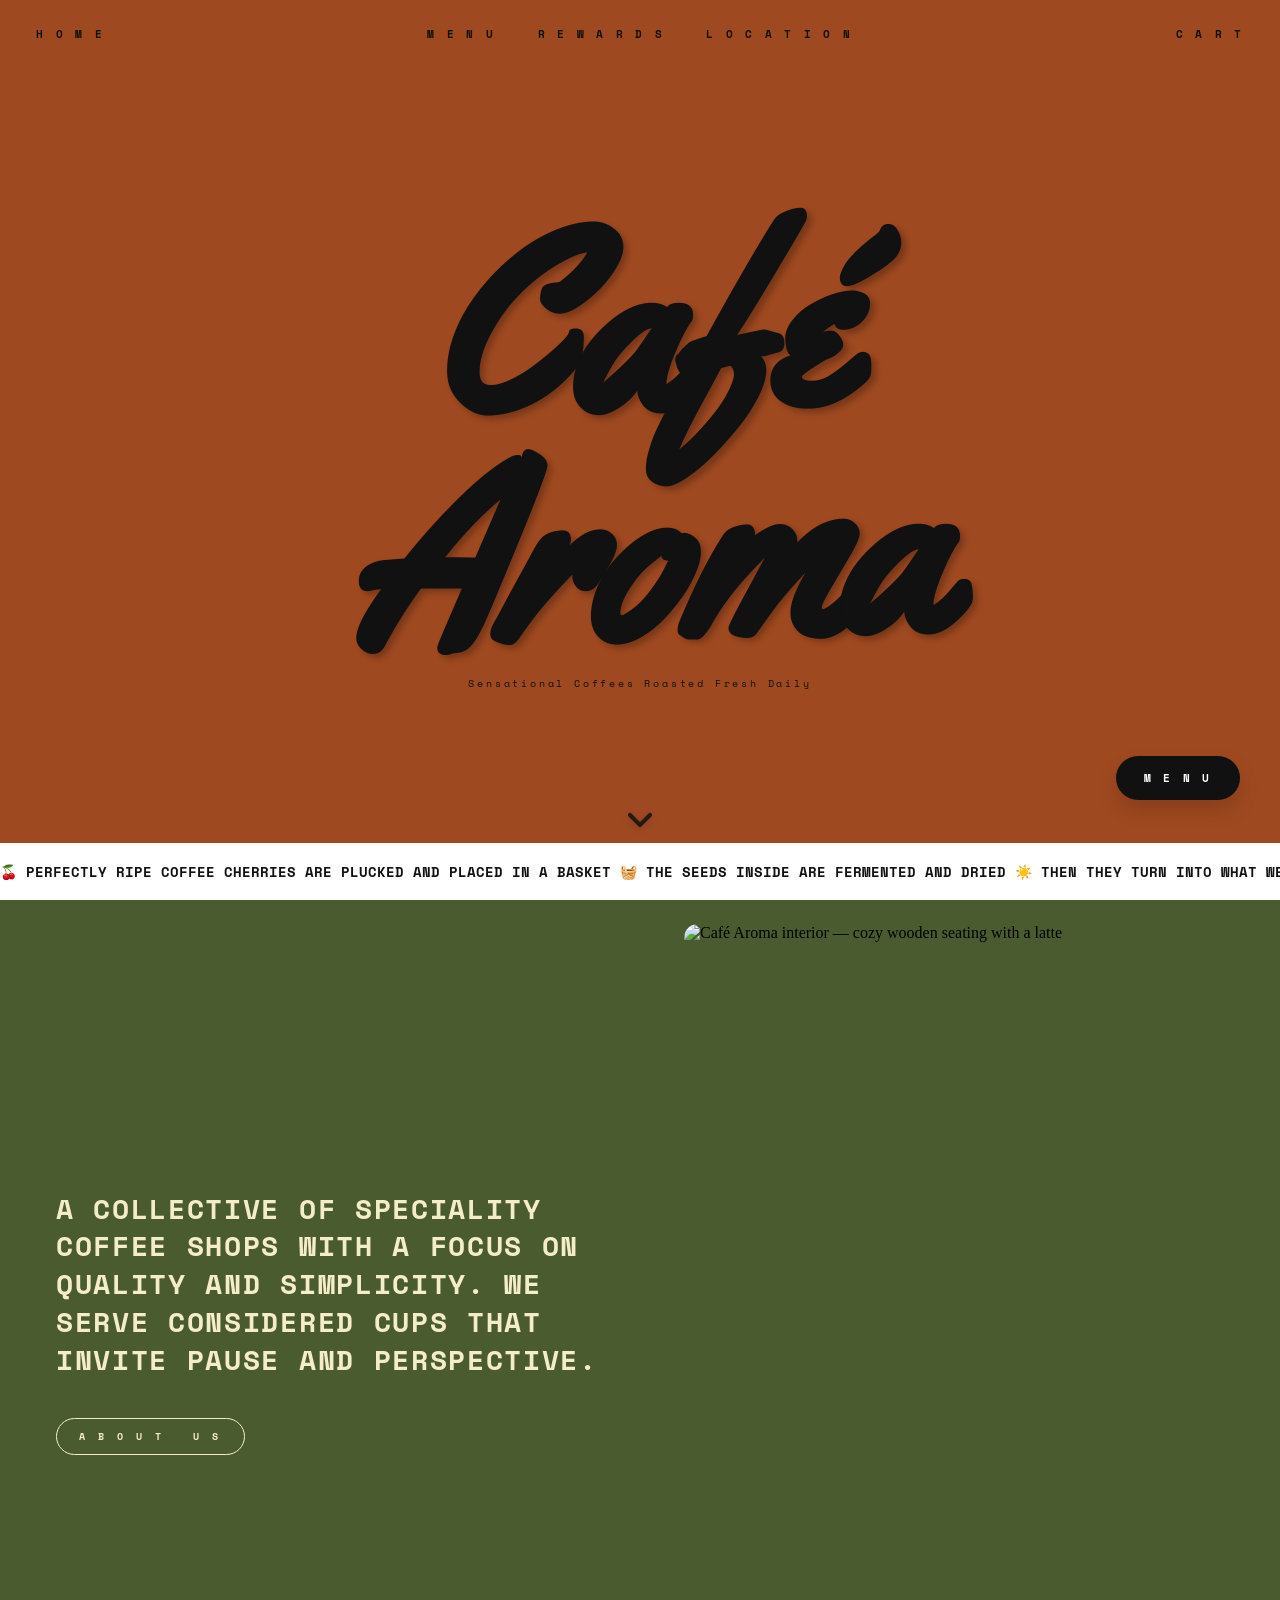
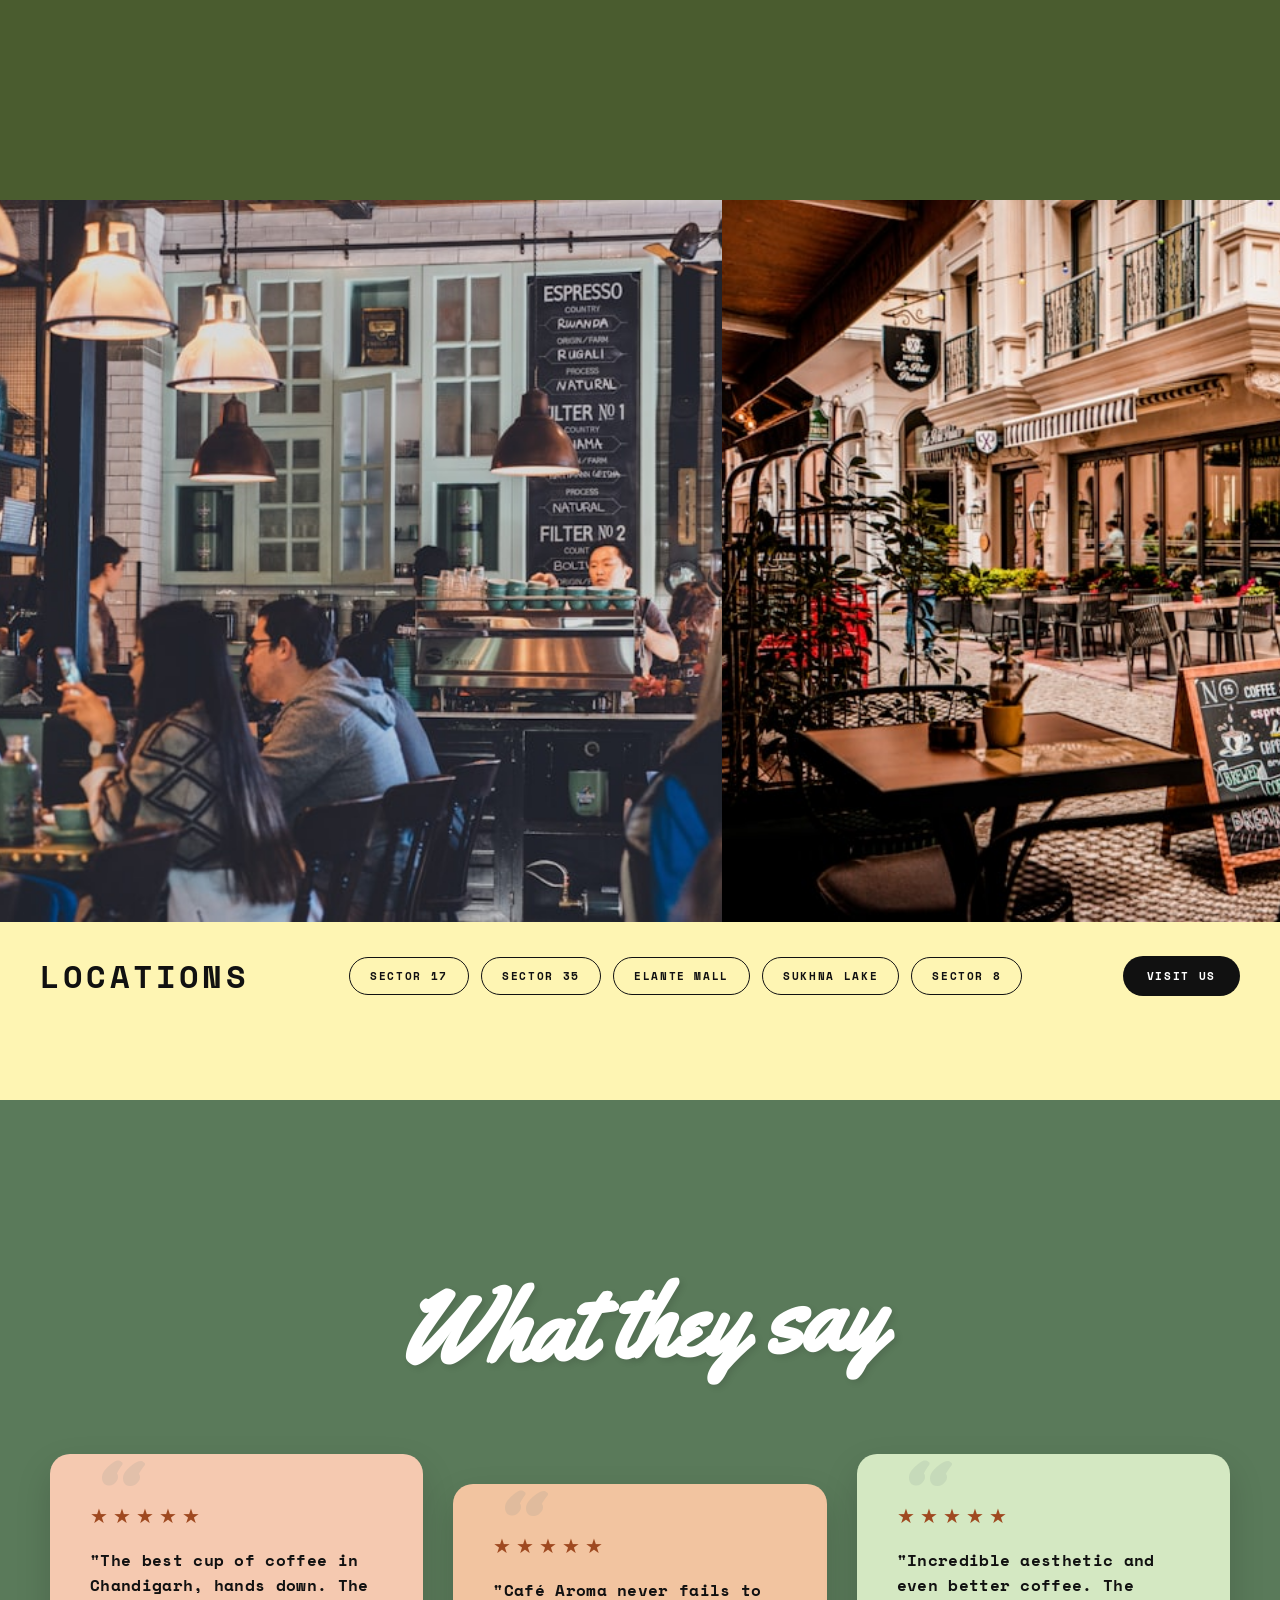
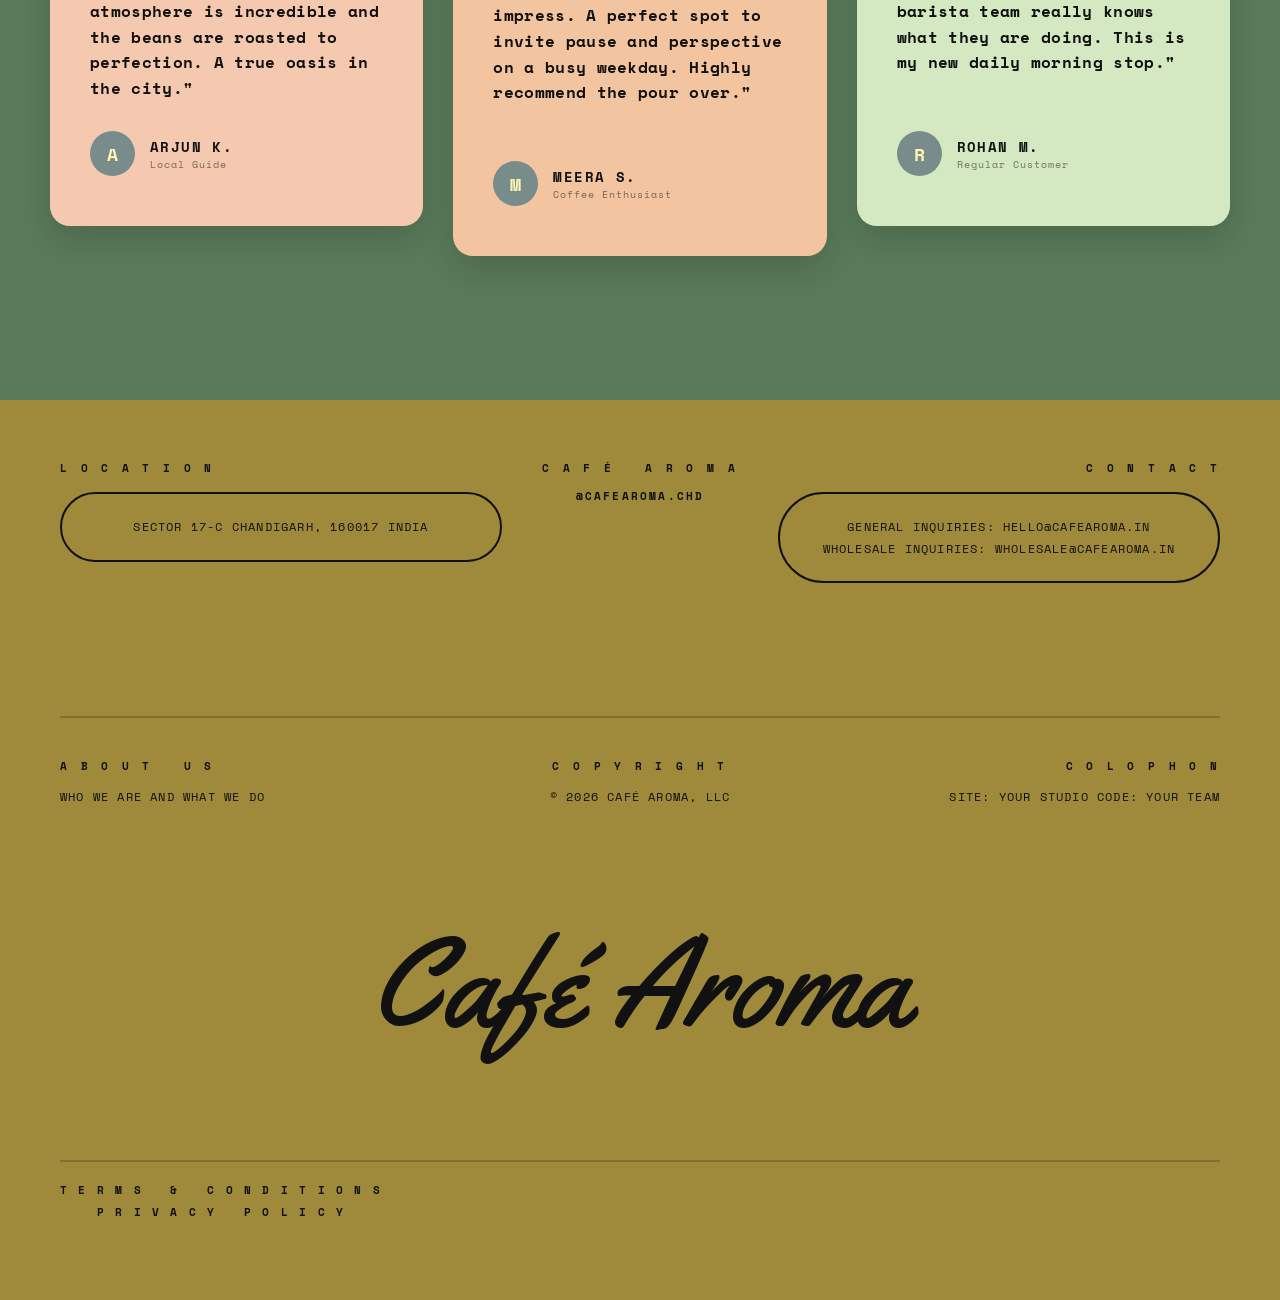
==== index.html @ cb91fd4d "Initial commit" ====
<!DOCTYPE html>
<html lang="en">

<head>
  <meta charset="UTF-8" />
  <meta name="viewport" content="width=device-width, initial-scale=1.0" />
  <title>Café Aroma — Sensational Coffees Roasted in Troy, NY</title>

  <!-- Google Fonts: load Yellowtail (brush script) and Space Mono (typewriter) -->
  <link rel="preconnect" href="https://fonts.googleapis.com" />
  <link rel="preconnect" href="https://fonts.gstatic.com" crossorigin />
  <link href="https://fonts.googleapis.com/css2?family=Yellowtail&family=Space+Mono:wght@400;700&display=swap" rel="stylesheet" />

  <!--
    CSS FILES — one file per section (easier to find and edit!)
    Each file ONLY contains styles for its own section.
  -->
  <link rel="stylesheet" href="css/navbar.css" />      <!-- Navigation bar -->
  <link rel="stylesheet" href="css/hero.css" />        <!-- Hero + Ticker -->
  <link rel="stylesheet" href="css/about.css" />       <!-- About Us section -->
  <link rel="stylesheet" href="css/locations.css" />   <!-- Locations section -->
  <link rel="stylesheet" href="css/reviews.css" />     <!-- Reviews section -->
  <link rel="stylesheet" href="css/footer.css" />      <!-- Footer -->
</head>


<body>

  <!-- NAVIGATION -->
  <nav>
    <a class="pill mobile-home-btn" href="index.html">H O M E</a>
    <div class="nav-center" id="mobile-menu">
      <a class="pill hamburger-only" href="index.html">H O M E</a>
      <a class="pill" href="menu.html">M E N U</a>
      <a class="pill" href="rewards.html">R E W A R D S</a>
      <a class="pill" href="#locations">L O C A T I O N</a>
      <a class="pill hamburger-only" href="cart.html">C A R T</a>
    </div>
    <a class="pill desktop-cart" href="cart.html">C A R T</a>
    <button class="hamburger-btn" onclick="document.getElementById('mobile-menu').classList.toggle('menu-open')">☰</button>
  </nav>

  <!-- MIDDLE SECTION (3D Cup & Big Text) -->
  <main class="hero">
    <!-- The 3D Scene loads into this canvas -->
    <canvas id="canvas3d"></canvas>

    <!-- The huge text sitting behind the cup -->
    <h1 class="hero-title">
      <span class="t-line">Café</span>
      <span class="t-line">Aroma</span>
    </h1>
    <p class="hero-sub">
      Sensational Coffees Roasted Fresh Daily
    </p>

    <!-- Bouncing scroll-down arrow -->
    <div class="scroll-arrow">
      <svg viewBox="0 0 24 24">
        <polyline points="6 9 12 15 18 9" />
      </svg>
    </div>

    <!-- Small Corner Menu Button -->
    <a href="menu.html" class="hero-menu-btn">M E N U</a>
  </main>

  <!-- SCROLLING BAR AT BOTTOM -->
  <div class="ticker">
    <div class="ticker-track">
      <span class="ticker-seg">
        🍒 PERFECTLY RIPE COFFEE CHERRIES ARE PLUCKED AND PLACED IN A BASKET 🧺 THE SEEDS INSIDE ARE FERMENTED AND DRIED
        ☀️ THEN THEY TURN INTO WHAT WE CALL GREEN COFFEE 🌿 WE APPLY HEAT, AND THE MAGIC HAPPENS • YOUR HANDS AND YOU
        BREW A MINOR MIRACLE ☕ A SEED IS PLANTED IN JUST THE RIGHT SPOT
      </span>
      <span class="ticker-seg">
        🍒 PERFECTLY RIPE COFFEE CHERRIES ARE PLUCKED AND PLACED IN A BASKET 🧺 THE SEEDS INSIDE ARE FERMENTED AND DRIED
        ☀️ THEN THEY TURN INTO WHAT WE CALL GREEN COFFEE 🌿 WE APPLY HEAT, AND THE MAGIC HAPPENS • YOUR HANDS AND YOU
        BREW A MINOR MIRACLE ☕ A SEED IS PLANTED IN JUST THE RIGHT SPOT
      </span>
    </div>
  </div>

  <!-- ABOUT SECTION -->
  <section class="about" id="about">
    <div class="about-text">
      <p>A collective of speciality coffee shops with a focus on quality and simplicity. We serve considered cups that
        invite pause and perspective.</p>
      <a class="pill-light" href="#">A B O U T &nbsp; U S</a>
    </div>
    <div class="about-img">
      <div class="about-img-wrap">
        <img src="https://images.unsplash.com/photo-1554118811-1e0d58224f24?w=1000&q=85&fit=crop"
          alt="Café Aroma interior — cozy wooden seating with a latte" />
      </div>
    </div>
  </section>

  <!-- LOCATIONS SECTION -->
  <section class="locations" id="locations">
    <div class="locations-photos">
      <div class="loc-img-wrap">
        <img class="loc-photo" src="loc1.jpg" alt="Coffee shop interior" />
        <div class="loc-overlay">SECTOR 17</div>
      </div>
      <div class="loc-img-wrap">
        <img class="loc-photo" src="loc2.jpg" alt="Coffee pour" />
        <div class="loc-overlay">SECTOR 35</div>
      </div>
      <div class="loc-img-wrap">
        <img class="loc-photo" src="loc3.jpg" alt="Barista working" />
        <div class="loc-overlay">ELANTE MALL</div>
      </div>
      <div class="loc-img-wrap">
        <img class="loc-photo" src="loc4.jpg" alt="Cafe atmosphere" />
        <div class="loc-overlay">SUKHNA LAKE</div>
      </div>
      <div class="loc-img-wrap">
        <img class="loc-photo" src="loc5.jpg" alt="Coffee cup" />
        <div class="loc-overlay">SECTOR 8</div>
      </div>
    </div>
    <div class="locations-bottom">
      <h2 class="loc-title">LOCATIONS</h2>
      <div class="loc-pills">
        <a href="#" class="loc-pill">SECTOR 17</a>
        <a href="#" class="loc-pill">SECTOR 35</a>
        <a href="#" class="loc-pill">ELANTE MALL</a>
        <a href="#" class="loc-pill">SUKHNA LAKE</a>
        <a href="#" class="loc-pill">SECTOR 8</a>
      </div>
      <a href="#" class="loc-visit">VISIT US</a>
    </div>
  </section>

  <!-- REVIEWS SECTION -->
  <section class="reviews" id="reviews">
    <div class="reviews-header">
      <h2 class="reviews-title">What they say</h2>
    </div>
    <div class="reviews-grid">
      <div class="review-card">
        <div class="review-stars">★★★★★</div>
        <p class="review-text">"The best cup of coffee in Chandigarh, hands down. The atmosphere is incredible and the beans are roasted to perfection. A true oasis in the city."</p>
        <div class="review-author">
          <div class="author-avatar">A</div>
          <div class="author-info">
            <span class="author-name">ARJUN K.</span>
            <span class="author-title">Local Guide</span>
          </div>
        </div>
      </div>
      <div class="review-card">
        <div class="review-stars">★★★★★</div>
        <p class="review-text">"Café Aroma never fails to impress. A perfect spot to invite pause and perspective on a busy weekday. Highly recommend the pour over."</p>
        <div class="review-author">
          <div class="author-avatar">M</div>
          <div class="author-info">
            <span class="author-name">MEERA S.</span>
            <span class="author-title">Coffee Enthusiast</span>
          </div>
        </div>
      </div>
      <div class="review-card">
        <div class="review-stars">★★★★★</div>
        <p class="review-text">"Incredible aesthetic and even better coffee. The barista team really knows what they are doing. This is my new daily morning stop."</p>
        <div class="review-author">
          <div class="author-avatar">R</div>
          <div class="author-info">
            <span class="author-name">ROHAN M.</span>
            <span class="author-title">Regular Customer</span>
          </div>
        </div>
      </div>
    </div>
  </section>



  <!-- 6. JAVASCRIPT (Spline 3D Integration) -->
  <script type="module">
    import { Application } from 'https://esm.sh/@splinetool/runtime';

    // 1. Find the canvas element in the HTML above
    const canvas = document.getElementById('canvas3d');

    // 2. Start the Spline application on that canvas
    const spline = new Application(canvas);

    // 3. Load your specific 3D scene from Spline's servers
    spline.load('https://prod.spline.design/Mn5Zs4-z9VoUc9tt/scene.splinecode')
      .then(() => {
        console.log('Spline 3D Scene loaded!');
      })
      .catch((err) => {
        console.error('Failed to load Spline scene:', err);
      });
  </script>



  <!-- FOOTER -->
  <footer class="site-footer">

    <!-- Top row: LOCATION | Brand + Social | CONTACT -->
    <div class="footer-top">

      <!-- Left: Location -->
      <div class="footer-col">
        <span class="footer-label">L O C A T I O N</span>
        <div class="footer-oval">
          <p class="footer-text">SECTOR 17-C
CHANDIGARH, 160017
INDIA</p>
        </div>
      </div>

      <!-- Center: Logo -->
      <div class="footer-col-center">
        <span class="footer-label">C A F &Eacute; &nbsp; A R O M A</span>
        <span class="footer-social">@CAFEAROMA.CHD</span>
      </div>

      <!-- Right: Contact -->
      <div class="footer-col" style="align-items: flex-end;">
        <span class="footer-label">C O N T A C T</span>
        <div class="footer-oval">
          <p class="footer-text">GENERAL INQUIRIES:
HELLO@CAFEAROMA.IN

WHOLESALE INQUIRIES:
WHOLESALE@CAFEAROMA.IN</p>
        </div>
      </div>

    </div>

    <!-- Mid row: About Us | Copyright | Colophon -->
    <div class="footer-mid">
      <div class="footer-mid-col">
        <span class="footer-label">A B O U T &nbsp; U S</span>
        <p class="footer-text" style="text-align:left;">WHO WE ARE AND
WHAT WE DO</p>
      </div>
      <div class="footer-mid-col center">
        <span class="footer-label">C O P Y R I G H T</span>
        <p class="footer-text">&copy; 2026 CAF&Eacute; AROMA, LLC</p>
      </div>
      <div class="footer-mid-col right">
        <span class="footer-label">C O L O P H O N</span>
        <p class="footer-text">SITE: YOUR STUDIO
CODE: YOUR TEAM</p>
      </div>
    </div>

    <!-- Big brand name -->
    <div class="footer-big-name">Caf&eacute; Aroma</div>

    <!-- Bottom bar -->
    <div class="footer-bottom">
      <div class="footer-bottom-links">
        <a href="#" class="footer-bottom-link">T E R M S &nbsp; &amp; &nbsp; C O N D I T I O N S</a>
        <a href="#" class="footer-bottom-link">P R I V A C Y &nbsp; P O L I C Y</a>
      </div>
    </div>

  </footer>

</body>

</html>
---- css/navbar.css ----
/* ============================================================
   navbar.css — Navigation Bar (shared by ALL pages)
   Topic: Flexbox (Lecture 19-21), Position (Lecture 16-18)
   ============================================================ */

/* Remove default margin and padding from EVERY element */
* {
  margin: 0;      /* no outside spacing */
  padding: 0;     /* no inside spacing */
  box-sizing: border-box; /* padding won't increase element's total size */
}

/* The <nav> tag — sticks to the very top of the screen */
nav {
  position: fixed;          /* fixed = stays at top even when you scroll */
  top: 0;                   /* distance from top of screen = 0 */
  left: 0;                  /* starts from left edge */
  right: 0;                 /* stretches to right edge */
  display: flex;            /* Flexbox: put children side by side */
  justify-content: space-between; /* HOME on far left, CART on far right */
  align-items: center;      /* vertically center the links */
  padding: 16px 20px;       /* 16px top/bottom, 20px left/right */
  z-index: 100;             /* stays on top of all other sections */
  background-color: transparent; /* see-through background */
  transition: top 0.3s ease, background-color 0.3s ease, transform 0.3s ease; /* smooth colour fade when scrolling */
}

/* Added by JS when scrolling down to hide the navbar */
nav.nav-hidden {
  transform: translateY(-100%);
}

/* The middle group (MENU, REWARDS, LOCATION) */
.nav-center {
  display: flex;            /* puts middle links side by side */
  gap: 10px;                /* 10px gap between each middle link */
  position: absolute;       /* removes it from normal flow */
  left: 50%;                /* move to horizontal centre */
  transform: translateX(-50%); /* nudge left by half its own width — perfect centering */
}

/* Style for every navigation link (HOME, MENU, REWARDS, etc.) */
.pill {
  background-color: transparent; /* no background */
  color: #111;                   /* dark text */
  font-family: 'Space Mono', monospace; /* typewriter font */
  font-size: 11px;               /* small text */
  font-weight: 700;              /* bold */
  letter-spacing: 0.25em;        /* extra spacing between letters */
  padding: 10px 16px;            /* inside spacing (top/bottom, left/right) */
  text-decoration: none;         /* removes underline from link */
  transition: color 0.2s, opacity 0.2s, transform 0.2s; /* smooth hover animation */
  opacity: 1;                    /* fully visible/dark text */
}

/* When mouse hovers over any pill link */
.pill:hover {
  opacity: 1;    /* fully visible */
  color: #111;   /* same dark color */
  transform: translateY(-2px); /* slight lift on hover to show interaction */
}

/* ── HAMBURGER MENU BUTTON ── */
.hamburger-btn {
  display: none; /* hidden on desktop */
  background: none;
  border: none;
  font-size: 24px;
  cursor: pointer;
  color: #111;
  z-index: 200;
}

/* Hide links that are duplicated inside the mobile menu on desktop */
.hamburger-only {
  display: none;
}

/* ── RESPONSIVE DESIGN (Syllabus: Media Queries) ── */
@media (max-width: 768px) {
  /* Show hamburger button */
  .hamburger-btn {
    display: block;
  }
  
  /* Hide standard pills */
  nav > .pill { display: none; }
  
  /* The center links turn into a fullscreen overlay */
  .nav-center {
    display: flex;
    flex-direction: column;
    justify-content: center;
    align-items: center;
    position: fixed;
    top: -100vh; /* hidden above the screen initially */
    left: 0;
    right: 0;
    height: 100vh;
    background: rgba(245, 237, 200, 0.98); /* warm cream overlay */
    transform: none; /* reset desktop center transform */
    transition: top 0.4s cubic-bezier(0.77, 0, 0.175, 1);
    z-index: 150;
    gap: 40px;
  }
  
  /* When the 'menu-open' class is added via JavaScript, slide down! */
  .nav-center.menu-open {
    top: 0;
  }
  
  /* Make the links huge in the overlay */
  .nav-center .pill {
    font-size: 24px;
    opacity: 1;
    display: block; /* ensure hamburger-only links show here */
  }
  
  /* Keep the cart button visible on the right, but next to the hamburger?
     Actually, let's keep CART in the overlay, and just show Logo/Home and Hamburger on nav bar */
  .mobile-home-btn {
    display: block !important; /* Force home to show */
    font-size: 16px;
    font-family: 'Yellowtail', cursive;
    text-transform: none;
    letter-spacing: normal;
  }
  
  /* Hide the desktop cart button */
  .desktop-cart {
    display: none !important;
  }
}
---- css/hero.css ----
/* ============================================================
   hero.css — Hero Section (Homepage Big Title + 3D Cup)
   Topic: Position (Lecture 16-18), Animations (Lecture 25-26),
          Flexbox (Lecture 19-21)
   ============================================================ */

/* The page background colour — burnt orange/terracotta */
body {
  background-color: #9f4920; /* deep terracotta orange */
  min-height: 100vh;          /* at least full screen tall */
  overflow-x: hidden;         /* hide any horizontal scrollbar */
  display: flex;              /* Flexbox: stack sections top to bottom */
  flex-direction: column;     /* children go downward, not sideways */
}

/* The hero <section> takes up the full screen height */
.hero {
  height: 100vh;              /* 100vh = 100% of the visible screen height */
  display: flex;              /* Flexbox: centre children */
  flex-direction: column;     /* children stack vertically */
  align-items: center;        /* centre children horizontally */
  justify-content: center;    /* centre children vertically */
  position: relative;         /* parent for absolutely positioned children */
  flex-shrink: 0;             /* do not shrink even if page is short */
}

/* The invisible 3D canvas — sits on top of text like a layer */
#canvas3d {
  position: absolute;  /* taken out of normal flow, placed over other elements */
  top: 0;              /* top of hero */
  left: 0;             /* left of hero */
  width: 100%;         /* full width */
  height: 100%;        /* full height */
  z-index: 5;          /* layer 5: sits IN FRONT of text (which is layer 1) */
}

/* The huge "Café Aroma" brush-script title */
.hero-title {
  font-family: 'Yellowtail', cursive; /* thick brush script font */
  font-size: clamp(96px, 20vw, 260px); /* clamp(min, ideal, max): scales with screen */
  line-height: 0.9;                    /* tighter line spacing for large text */
  color: #111;                         /* near-black */
  text-align: center;                  /* centred */
  transform: rotate(-2deg);            /* slight tilt for a playful look */
  text-shadow: 4px 4px 6px rgba(0,0,0,0.25); /* soft shadow to pop from 3D */
  position: relative;                  /* needed so z-index works */
  z-index: 1;                          /* layer 1: sits BEHIND the 3D canvas */
}

/* Makes each word of the title appear on its own line */
.t-line {
  display: block; /* block elements always start on a new line */
}

/* The small subtitle under the title */
.hero-sub {
  font-family: 'Space Mono', monospace; /* typewriter font */
  font-size: 10px;                      /* very small text */
  letter-spacing: 0.28em;               /* very wide letter spacing */
  color: #111;
  margin-top: 6px;    /* tiny gap above */
  position: relative; /* needed so z-index works */
  z-index: 1;         /* layer 1: behind the 3D canvas */
}

/* ── FLOATING MENU BUTTON (bottom-right corner of hero) ── */
.hero-menu-btn {
  position: absolute;    /* floats inside the hero section */
  bottom: 100px;         /* 100px from bottom of hero */
  right: 40px;           /* 40px from right edge */
  z-index: 10;           /* on top of everything including the 3D canvas */
  background: #111;      /* black background */
  color: #fff;           /* white text */
  font-family: 'Space Mono', monospace;
  font-size: 11px;
  font-weight: 700;
  letter-spacing: 0.25em;
  padding: 14px 28px;    /* comfortable click area */
  border-radius: 999px;  /* pill shape (very large radius = oval) */
  text-decoration: none; /* removes underline from link */
  box-shadow: 0 10px 20px rgba(0,0,0,0.15); /* soft shadow below button */
  transition: background-color 0.2s, transform 0.2s; /* smooth hover effect */
}

/* When mouse hovers over the menu button */
.hero-menu-btn:hover {
  background: #333;              /* slightly lighter black */
  transform: translateY(-4px);   /* lifts button up by 4px */
}

/* ── BOUNCING SCROLL ARROW (centre bottom of hero) ── */
.scroll-arrow {
  position: absolute;            /* floats inside hero */
  bottom: 60px;                  /* 60px from bottom */
  left: 50%;                     /* start at horizontal centre */
  transform: translateX(-50%);   /* shift left by half its width = perfect centre */
  z-index: 10;
  display: flex;
  flex-direction: column;
  align-items: center;
  gap: 4px;
  animation: arrow-bounce 1.6s ease-in-out infinite; /* repeating bounce animation */
  cursor: pointer;
  opacity: 0.85;
}

/* The SVG arrow icon inside the scroll arrow */
.scroll-arrow svg {
  width: 40px;
  height: 40px;
  stroke: #111;        /* line colour */
  stroke-width: 2.5;   /* line thickness */
  fill: none;          /* no fill inside the arrow shape */
  stroke-linecap: round;
  stroke-linejoin: round;
  filter: drop-shadow(0 2px 4px rgba(0,0,0,0.18)); /* shadow under arrow */
}

/* The bounce animation: goes down then comes back up repeatedly */
@keyframes arrow-bounce {
  0%, 100% {
    transform: translateX(-50%) translateY(0);    /* starting position */
    opacity: 0.85;
  }
  50% {
    transform: translateX(-50%) translateY(10px); /* moved 10px downward */
    opacity: 1;
  }
}

/* ── SCROLLING TICKER BAR (fixed at bottom of screen) ── */
.ticker {
  position: fixed;       /* stays at the bottom even when you scroll */
  bottom: 0;
  left: 0;
  right: 0;
  background-color: #fff; /* white background */
  padding: 18px 0;
  overflow: hidden;       /* hides text that goes outside the bar */
  z-index: 100;           /* always on top */
}

/* The moving inner container (like a conveyor belt) */
.ticker-track {
  display: flex;                              /* side-by-side text segments */
  animation: ticker-scroll 38s linear infinite; /* scroll continuously */
}

/* Each repeated chunk of text in the ticker */
.ticker-seg {
  font-family: 'Space Mono', monospace;
  font-size: 14px;
  font-weight: bold;
  color: #111;
  white-space: nowrap;   /* prevents text from breaking to next line */
  padding-right: 80px;   /* gap before the next segment repeats */
}

/* The scrolling animation: moves text from right to left */
@keyframes ticker-scroll {
  from { transform: translateX(0); }     /* start at original position */
  to   { transform: translateX(-50%); }  /* move left by half — seamless loop */
}

/* ── RESPONSIVE DESIGN (Syllabus: Media Queries) ── */
@media (max-width: 768px) {
  /* Move title UP so it sits nicely below the navbar */
  .hero-title {
    font-size: 70px;
    margin-top: 40px; 
    z-index: 10; /* Put the text ON TOP just in case it overlaps the cup */
  }
  
  .hero-sub {
    font-size: 9px;
    letter-spacing: 0.2em;
    max-width: 90%;
    text-align: center;
    margin: 10px auto 0;
    z-index: 10;
  }
  
  /* Push the 3D canvas DOWN into the bottom half of the screen */
  #canvas3d {
    width: 100vw;
    height: 60vh;
    top: auto;          /* Remove top anchoring */
    bottom: 90px;       /* Anchor it above the ticker and menu button */
  }
  
  /* Reposition the menu button below the cup */
  .hero-menu-btn {
    bottom: 30px; /* pushed way down below the cup */
    right: 50%;
    transform: translateX(50%); /* perfectly center it on mobile */
  }
  
  /* Ensure hover transform plays nice with centered transform */
  .hero-menu-btn:hover {
    transform: translateX(50%) translateY(-4px);
  }
  
  /* Move arrow up slightly, hide it if it's too cluttered */
  .scroll-arrow {
    display: none; /* Hide the bouncing arrow on mobile to reduce clutter */
  }
}
---- css/about.css ----
/* ============================================================
   about.css — About Section (Dark Green Split Layout)
   Topic: Flexbox (Lecture 19-21), Position (Lecture 16-18),
          Transitions (Lecture 25-26)
   ============================================================ */

/* The whole About section — side-by-side layout */
.about {
  display: flex;           /* Flexbox: children go side by side */
  flex-direction: row;     /* left=text, right=image */
  align-items: stretch;    /* both columns are same height */
  height: 100vh;           /* full screen height */
  background-color: #4a5c2f; /* dark olive green */
  flex-shrink: 0;          /* do not shrink */
  padding-bottom: 55px;    /* space at bottom to clear the white ticker bar */
}

/* LEFT COLUMN — the text side */
.about-text {
  flex: 1;               /* takes up half the width (equal share) */
  display: flex;         /* Flexbox: stack text elements vertically */
  flex-direction: column;
  justify-content: center; /* vertically centre the text */
  padding: 64px 56px;    /* breathing room around text */
  gap: 40px;             /* space between the paragraph and button */
}

/* The paragraph text inside the About section */
.about-text p {
  font-family: 'Space Mono', monospace;
  font-size: clamp(18px, 2.2vw, 28px); /* scales with screen width */
  font-weight: 700;
  letter-spacing: 0.06em;
  line-height: 1.35;      /* space between lines of text */
  color: #f5edc8;         /* warm cream colour */
  text-transform: uppercase; /* ALL CAPS */
}

/* The "About Us" pill button */
.pill-light {
  display: inline-block;     /* sits inline but respects padding */
  background-color: transparent;
  color: #f5edc8;            /* cream coloured text */
  font-family: 'Space Mono', monospace;
  font-size: 10px;
  font-weight: bold;
  letter-spacing: 0.35em;
  padding: 10px 22px;
  border-radius: 999px;      /* pill/oval shape */
  border: 1.5px solid #f5edc8; /* cream-coloured border */
  text-decoration: none;
  align-self: flex-start;    /* aligns to left edge, not stretched */
  transition: background-color 0.2s, color 0.2s; /* smooth hover */
}

/* Hover state: fills with cream, text turns green */
.pill-light:hover {
  background-color: #f5edc8; /* cream fill */
  color: #4a5c2f;            /* dark green text */
}

/* RIGHT COLUMN — the image side (outer padding container) */
.about-img {
  flex: 1;                 /* takes up the other half of width */
  padding: 24px 24px 24px 0; /* padding except on the left */
  display: flex;
}

/* Inner wrapper: clips the image with rounded corners */
.about-img-wrap {
  flex: 1;
  overflow: hidden;        /* clips image to the rounded border */
  border-radius: 14px;     /* rounded corners on the image */
  position: relative;      /* parent for the absolutely placed image */
}

/* The actual <img> tag inside the wrapper */
.about-img-wrap img {
  position: absolute;      /* layered inside its container */
  top: 0;
  left: 0;
  width: 80%;              /* slightly narrower than container */
  height: 130%;            /* taller than container — gives parallax room */
  object-fit: cover;       /* fills space without distorting */
  object-position: center top; /* crops from the top */
  display: block;
  will-change: transform;  /* hints browser to prepare GPU animation */
  transform: translateY(0); /* JavaScript moves this on scroll */
}

/* ── RESPONSIVE DESIGN (Syllabus: Media Queries) ── */
@media (max-width: 768px) {
  .about {
    flex-direction: column;
    height: auto;
  }
  
  .about-text {
    padding: 60px 20px 40px;
  }
  
  .about-text p {
    font-size: 20px;
  }
  
  .about-img {
    padding: 0 20px 20px 20px;
    height: 400px;
  }
  
  .about-img-wrap img {
    width: 100%;
    height: 100%;
    object-position: center;
  }
}
---- css/locations.css ----
/* ============================================================
   locations.css — Locations Section (Yellow, Photo Scroll)
   Topic: Flexbox (Lecture 19-21), Overflow & Scroll,
          Transitions & Hover Effects (Lecture 25-26)
   ============================================================ */

/* Outer container for the entire Locations section */
.locations {
  display: flex;           /* Flexbox: stack children top to bottom */
  flex-direction: column;  /* photos on top, info bar on bottom */
  height: 100vh;           /* full screen height */
  background-color: #fef5b3; /* pale yellow background */
  flex-shrink: 0;          /* do not shrink */
}

/* The scrollable row of location photos */
.locations-photos {
  display: flex;                   /* side-by-side photos */
  flex: 1;                         /* takes up most of the section height */
  width: 100%;
  overflow-x: auto;                /* enables horizontal scrolling */
  scroll-snap-type: x mandatory;   /* snaps to each photo when scrolling */
  -ms-overflow-style: none;        /* hides scrollbar in Internet Explorer */
  scrollbar-width: none;           /* hides scrollbar in Firefox */
}

/* Hides scrollbar in Chrome and Safari */
.locations-photos::-webkit-scrollbar {
  display: none;
}

/* Each individual photo "frame" */
.loc-img-wrap {
  flex: 0 0 auto;          /* does not grow or shrink — keeps fixed size */
  height: 100%;            /* same height as the scroll container */
  aspect-ratio: 1 / 1;    /* always a perfect square */
  position: relative;      /* parent for the overlay text */
  overflow: hidden;        /* hides anything outside the square frame */
  scroll-snap-align: start; /* each photo snaps to the left edge */
  cursor: pointer;         /* shows hand cursor on hover */
}

/* The actual photo inside each frame */
.loc-photo {
  width: 100%;
  height: 100%;
  object-fit: cover;       /* fills the square without stretching */
  transition: transform 0.4s ease; /* smooth zoom on hover */
}

/* The dark overlay + city name that appears on hover */
.loc-overlay {
  position: absolute;      /* layered on top of the photo */
  inset: 0;                /* shorthand: top:0; right:0; bottom:0; left:0 — covers entire photo */
  background: rgba(0,0,0,0.4); /* semi-transparent black */
  display: flex;
  align-items: center;     /* vertically centre the city name */
  justify-content: center; /* horizontally centre the city name */
  opacity: 0;              /* invisible by default */
  transition: opacity 0.4s ease; /* fades in on hover */
  color: #fff;
  font-family: 'Space Mono', monospace;
  font-size: 22px;
  font-weight: 700;
  letter-spacing: 0.15em;
  text-align: center;
  padding: 20px;
}

/* Show overlay when mouse is over the photo frame */
.loc-img-wrap:hover .loc-overlay {
  opacity: 1; /* becomes fully visible */
}

/* Zoom photo slightly on hover */
.loc-img-wrap:hover .loc-photo {
  transform: scale(1.1); /* grows to 110% of its size */
}

/* Bottom info bar: title on left, pills in centre, button on right */
.locations-bottom {
  display: flex;
  align-items: center;
  justify-content: space-between; /* spread items across full width */
  padding: 30px 40px 100px 40px;  /* 100px bottom to clear the ticker bar */
  background-color: #fef5b3;      /* same yellow as the section */
}

/* "Our Locations" heading */
.loc-title {
  font-family: 'Space Mono', monospace;
  font-size: 32px;
  font-weight: 700;
  letter-spacing: 0.1em;
  color: #111;
}

/* Row of city name pills */
.loc-pills {
  display: flex;
  gap: 12px;        /* space between each pill */
  flex-wrap: wrap;  /* wraps to next line on small screens */
  justify-content: center;
}

/* Each city pill (e.g. "CHANDIGARH", "DELHI") */
.loc-pill {
  font-family: 'Space Mono', monospace;
  font-size: 11px;
  font-weight: 700;
  letter-spacing: 0.15em;
  color: #111;
  padding: 10px 20px;
  border: 1.5px solid #111; /* dark outline */
  border-radius: 999px;      /* pill shape */
  text-decoration: none;
  transition: all 0.2s;     /* smooth fill on hover */
}

/* Hover: pill fills with black, text turns white */
.loc-pill:hover {
  background-color: #111;
  color: #fff;
}

/* "Visit All" solid black button on the right */
.loc-visit {
  background-color: #111;
  color: #fff;
  font-family: 'Space Mono', monospace;
  font-size: 11px;
  font-weight: 700;
  letter-spacing: 0.15em;
  padding: 12px 24px;
  border-radius: 999px; /* pill shape */
  text-decoration: none;
  transition: background-color 0.2s;
}

.loc-visit:hover {
  background-color: #2c2c2c; /* slightly lighter black on hover */
}

/* ── RESPONSIVE DESIGN (Syllabus: Media Queries) ── */
@media (max-width: 768px) {
  .locations-bottom {
    flex-direction: column;
    gap: 24px;
    padding: 30px 20px 80px 20px;
    text-align: center;
  }
  
  .loc-pills {
    justify-content: center;
  }
}
---- css/reviews.css ----
/* ============================================================
   reviews.css — Reviews Section (Green, Cards)
   Topic: Flexbox (Lecture 19-21), Pseudo-elements (Lecture 22-23),
          nth-child Selector (Lecture 13-15), Transitions (Lecture 25-26)
   ============================================================ */

/* Outer container for the entire Reviews section */
.reviews {
  display: flex;
  flex-direction: column;   /* stack header then cards */
  justify-content: center;  /* vertically centre content */
  padding: 120px 50px;      /* lots of breathing room */
  min-height: 100vh;        /* at least full screen tall */
  background-color: #5a7a5a; /* medium sage green */
  flex-shrink: 0;
  position: relative;       /* needed for any positioned children */
}

/* The "What People Say" heading area */
.reviews-header {
  text-align: center;
  margin-bottom: 80px; /* space between heading and cards */
}

/* The big brush-script section title */
.reviews-title {
  font-family: 'Yellowtail', cursive;
  font-size: clamp(60px, 8vw, 100px); /* scales: min 60px, ideal 8vw, max 100px */
  color: #fff;
  text-shadow: 3px 3px 6px rgba(0,0,0,0.1); /* subtle shadow */
  transform: rotate(-2deg); /* slight playful tilt */
  line-height: 1;
}

/* Row of review cards — Flexbox with wrapping */
.reviews-grid {
  display: flex;
  gap: 30px;            /* 30px space between cards */
  justify-content: center;
  flex-wrap: wrap;      /* cards wrap to next row on small screens */
  max-width: 1400px;
  margin: 0 auto;       /* horizontally centre the grid */
}

/* Each individual review card */
.review-card {
  flex: 1;              /* each card grows to fill available space equally */
  min-width: 320px;     /* never smaller than this */
  max-width: 420px;     /* never larger than this */
  display: flex;
  flex-direction: column; /* stack: stars → text → author */
  gap: 20px;
  border-radius: 20px;  /* nicely rounded corners */
  padding: 50px 40px;   /* spacious inside */
  transition: transform 0.4s cubic-bezier(0.175, 0.885, 0.32, 1.275); /* springy animation */
  position: relative;   /* needed for the big quote-mark pseudo-element */
  overflow: hidden;     /* clip the giant quote mark that goes outside */
  box-shadow: 0 15px 35px rgba(0,0,0,0.15); /* shadow below card */
}

/* UNIQUE BACKGROUND COLOURS per card using nth-child selector */
/* Selects the 1st card in the grid */
.review-card:nth-child(1) { background: #f5c9b0; } /* soft peach */
/* Selects the 2nd card — also pushed down 30px for a staggered look */
.review-card:nth-child(2) { background: #f2c4a0; transform: translateY(30px); }
/* Selects the 3rd card */
.review-card:nth-child(3) { background: #d4e8c2; } /* mint green */

/* Hover: all cards lift up and scale slightly */
.review-card:hover              { transform: translateY(-10px) scale(1.02); }
/* Special hover for 2nd card (it starts 30px lower) */
.review-card:nth-child(2):hover { transform: translateY(20px) scale(1.02); }

/* Big decorative opening quotation mark — added via CSS, not HTML */
/* ::before creates a virtual element before the card's content */
.review-card::before {
  content: '\201C';       /* Unicode for the " opening quote character */
  font-family: 'Yellowtail', cursive;
  position: absolute;     /* layered inside card */
  top: -20px;             /* partially above the card */
  left: 20px;
  font-size: 150px;       /* enormous decorative size */
  color: rgba(120,140,140,0.15); /* very faint — purely decorative */
  line-height: 1;
  z-index: 0;             /* sits behind the text (text is z-index: 1) */
}

/* The five gold stars */
.review-stars {
  color: #9f4920;        /* deep terracotta orange for stars */
  font-size: 20px;
  letter-spacing: 5px;   /* space between stars */
  position: relative;
  z-index: 1;            /* sits in front of the quote mark */
}

/* The actual review text */
.review-text {
  font-family: 'Space Mono', monospace;
  font-size: 16px;
  font-weight: 700;
  letter-spacing: 0.02em;
  line-height: 1.6;      /* comfortable line spacing for reading */
  color: #111;
  flex-grow: 1;          /* stretches to fill remaining space in card */
  position: relative;
  z-index: 1;
}

/* Row with avatar photo + name + title */
.review-author {
  display: flex;
  align-items: center; /* vertically centre avatar with text */
  gap: 15px;           /* space between avatar and name */
  margin-top: 10px;
  position: relative;
  z-index: 1;
}

/* Circular avatar with initials */
.author-avatar {
  width: 45px;
  height: 45px;
  border-radius: 50%;   /* makes it a perfect circle */
  background: #788c8c;  /* grey-teal background */
  color: #fef5b3;       /* cream-coloured letter */
  display: flex;
  align-items: center;
  justify-content: center;
  font-family: 'Space Mono', monospace;
  font-weight: bold;
  font-size: 18px;
}

/* Stack: reviewer's name above their title */
.author-info {
  display: flex;
  flex-direction: column; /* name on top, title below */
}

/* Reviewer's name */
.author-name {
  font-family: 'Space Mono', monospace;
  font-size: 14px;
  font-weight: 700;
  letter-spacing: 0.1em;
  color: #111;
}

/* Reviewer's role/location */
.author-title {
  font-family: 'Space Mono', monospace;
  font-size: 10px;
  color: rgba(0,0,0,0.5); /* semi-transparent for a lighter look */
  letter-spacing: 0.1em;
}
---- css/footer.css ----
/* ============================================================
   footer.css — Footer Section (Gold/Mustard, Big Brand Name)
   Topic: Flexbox (Lecture 19-21), Box Model (Lecture 16-18)
   ============================================================ */

/* The entire footer section */
.site-footer {
  background-color: #9f8a3c; /* mustard gold colour */
  padding: 60px 60px 50px;   /* top: 60, sides: 60, bottom: 50 */
  min-height: 100vh;          /* at least full screen tall */
  display: flex;
  flex-direction: column;     /* stack: top row → big name → middle → bottom row */
  justify-content: space-between; /* spreads sections top to bottom */
  flex-shrink: 0;
}

/* TOP ROW: Location | Café Aroma | Contact */
.footer-top {
  display: flex;
  justify-content: space-between; /* three columns spread across */
  align-items: flex-start;        /* aligned to the top */
  gap: 40px;
  margin-bottom: 50px;
}

/* Each of the three columns in the top row */
.footer-col {
  display: flex;
  flex-direction: column; /* items stack vertically */
  gap: 16px;              /* space between label and oval */
  flex: 1;                /* each column takes equal share of width */
}

/* The centre column (brand name + social) */
.footer-col-center {
  display: flex;
  flex-direction: column;
  align-items: center; /* centre everything horizontally */
  gap: 12px;
}

/* The pill-shaped location/contact boxes */
.footer-oval {
  border: 2px solid #111;  /* dark border */
  border-radius: 999px;    /* very large radius = oval shape */
  padding: 22px 36px;      /* comfortable inside space */
  display: inline-block;   /* shrinks to fit content, respects padding */
}

/* Small spaced-out heading labels (e.g. "L O C A T I O N") */
.footer-label {
  font-family: 'Space Mono', monospace;
  font-size: 11px;
  font-weight: 700;
  letter-spacing: 0.3em;   /* very wide letter spacing for a spaced-out look */
  color: #111;
  text-transform: uppercase;
}

/* The address / contact text inside ovals */
.footer-text {
  font-family: 'Space Mono', monospace;
  font-size: 12px;
  letter-spacing: 0.1em;
  line-height: 1.8;       /* generous line spacing for readability */
  color: #111;
  text-align: center;
}

/* The social handle "@CAFEAROMA.CHD" */
.footer-social {
  font-family: 'Space Mono', monospace;
  font-size: 11px;
  font-weight: 700;
  letter-spacing: 0.2em;
  color: #111;
}

/* MIDDLE ROW: About Us | Copyright | Colophon */
.footer-mid {
  display: flex;
  justify-content: space-between;
  gap: 40px;
  padding-top: 40px;
  border-top: 2px solid rgba(0,0,0,0.2); /* thin separator line */
  margin-bottom: 20px;
}

/* Each column inside the middle row */
.footer-mid-col {
  display: flex;
  flex-direction: column;
  gap: 12px;
  flex: 1;
}

/* Centre column variant */
.footer-mid-col.center {
  align-items: center;
  text-align: center;
}

/* Right column variant */
.footer-mid-col.right {
  align-items: flex-end; /* pushes children to the right edge */
  text-align: right;
}

/* The giant "Café Aroma" brush script — main visual of the footer */
.footer-big-name {
  font-family: 'Yellowtail', cursive;
  font-size: clamp(60px, 10vw, 130px); /* huge, scales with screen */
  color: #111;
  text-align: center;
  line-height: 1;
  padding: 10px 0 30px;
}

/* BOTTOM BAR: Links on the left */
.footer-bottom {
  display: flex;
  align-items: center;
  justify-content: space-between;
  padding: 20px 0 30px;
  border-top: 2px solid rgba(0,0,0,0.2); /* thin separator */
}

/* Stacked links (Terms & Conditions, Privacy Policy) */
.footer-bottom-links {
  display: flex;
  flex-direction: column;
  align-items: center;
  gap: 6px;
}

/* Each link at the bottom */
.footer-bottom-link {
  font-family: 'Space Mono', monospace;
  font-size: 11px;
  font-weight: 700;
  letter-spacing: 0.2em;
  color: #111;
  text-decoration: none; /* remove underline */
}

/* Underline appears only on hover */
.footer-bottom-link:hover { text-decoration: underline; }

/* The solid black button on the right (e.g. "FIND A STORE") */
.footer-btn {
  background-color: #111;
  color: #fff;
  font-family: 'Space Mono', monospace;
  font-size: 11px;
  font-weight: 700;
  letter-spacing: 0.25em;
  padding: 16px 36px;
  border-radius: 999px; /* pill shape */
  text-decoration: none;
  transition: background-color 0.2s;
}

.footer-btn:hover { background-color: #333; }

/* ── RESPONSIVE DESIGN (Syllabus: Media Queries) ── */
@media (max-width: 768px) {
  .site-footer {
    padding: 40px 20px;
  }
  
  .footer-top {
    flex-direction: column;
    align-items: center;
    gap: 40px;
  }
  
  .footer-col {
    align-items: center !important;
  }
  
  .footer-mid {
    flex-direction: column;
    align-items: center;
    gap: 30px;
  }
  
  .footer-mid-col, .footer-mid-col.right {
    align-items: center;
    text-align: center;
  }
  
  .footer-text {
    text-align: center !important;
  }
  
  .footer-bottom {
    flex-direction: column;
    gap: 30px;
  }
}
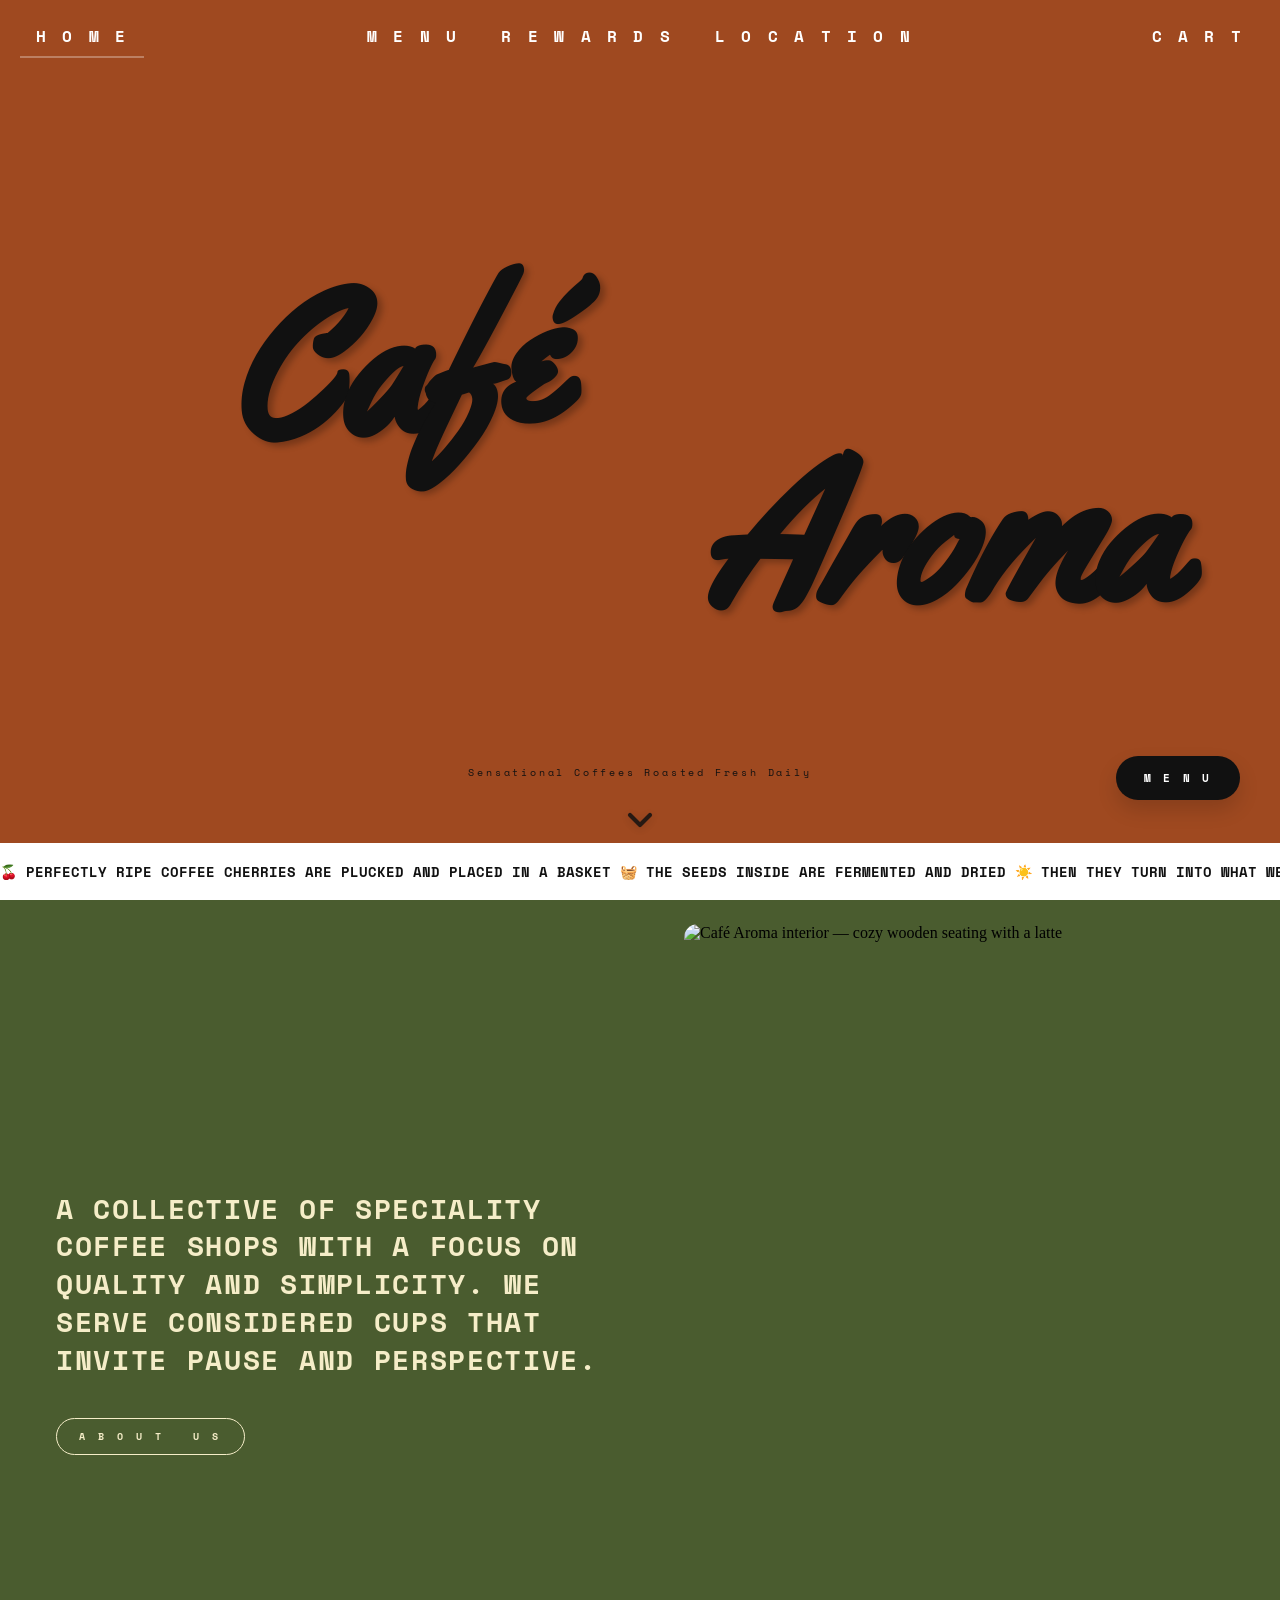
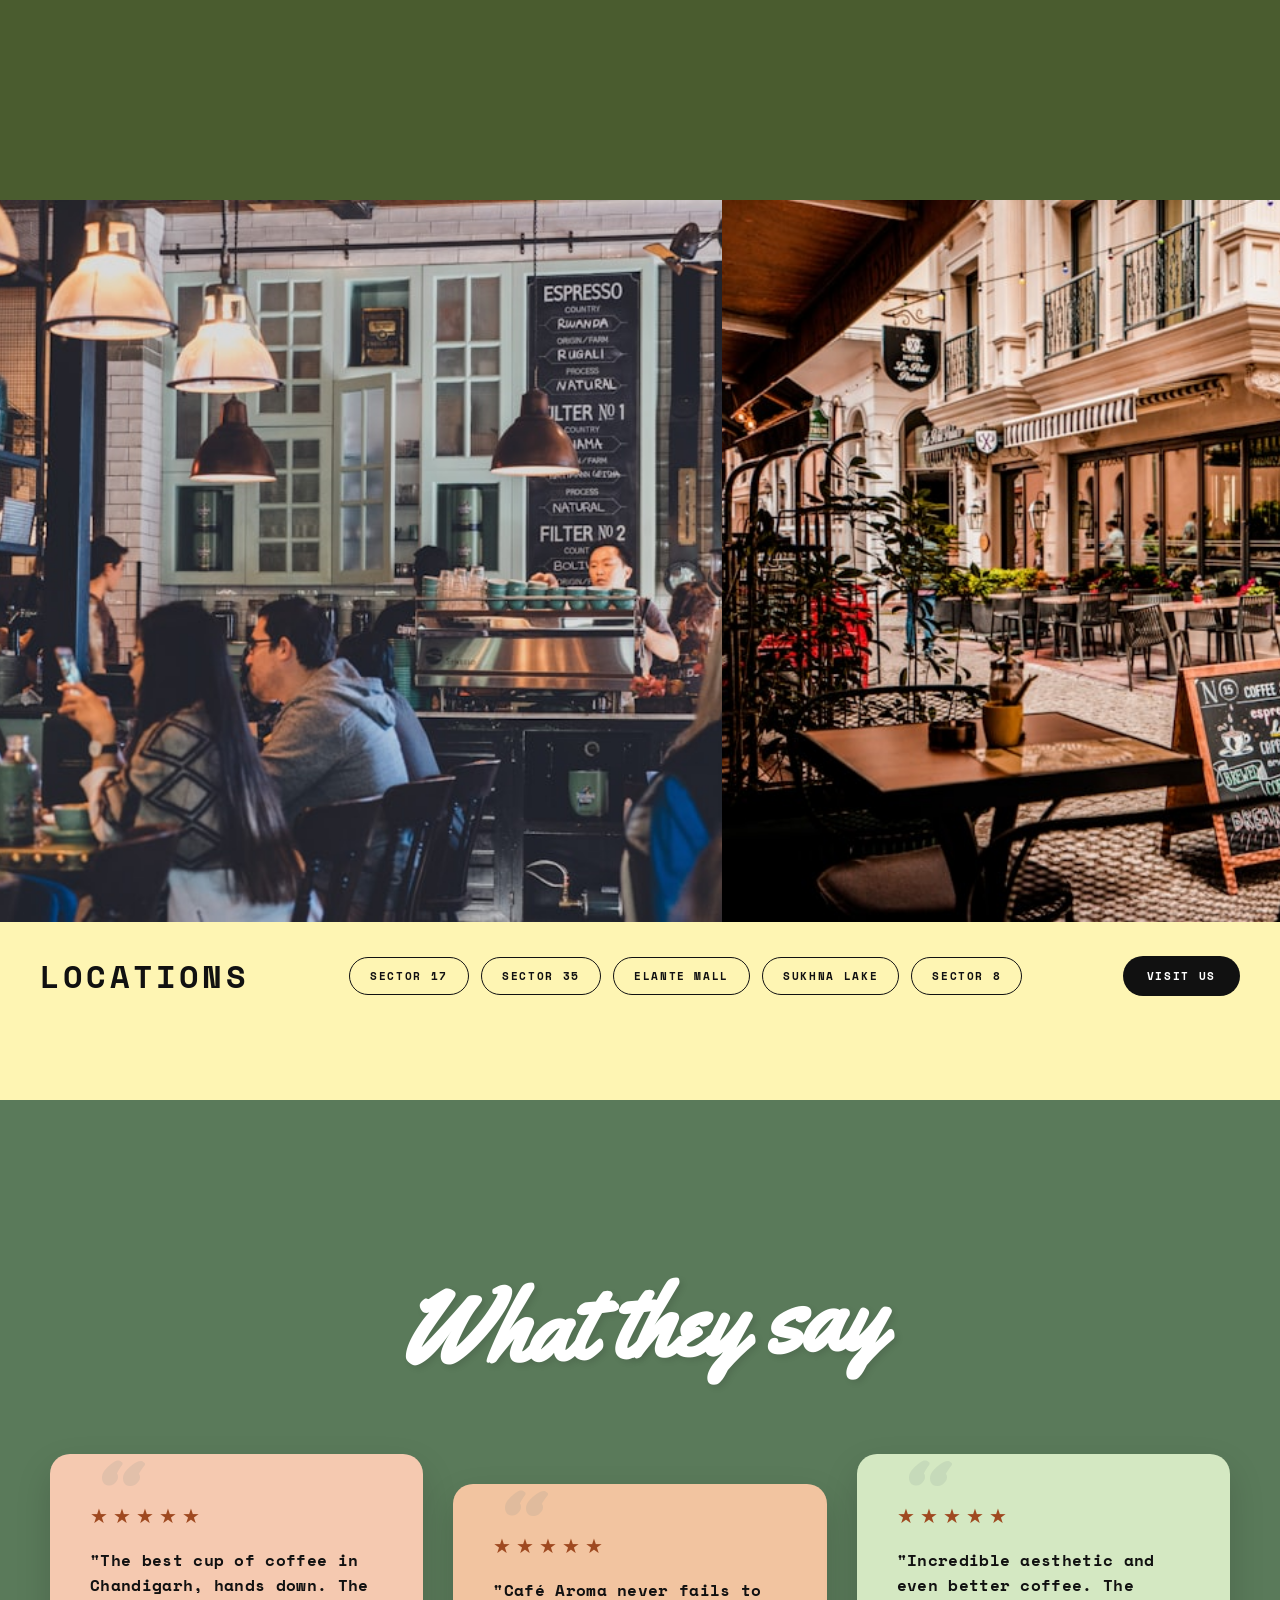
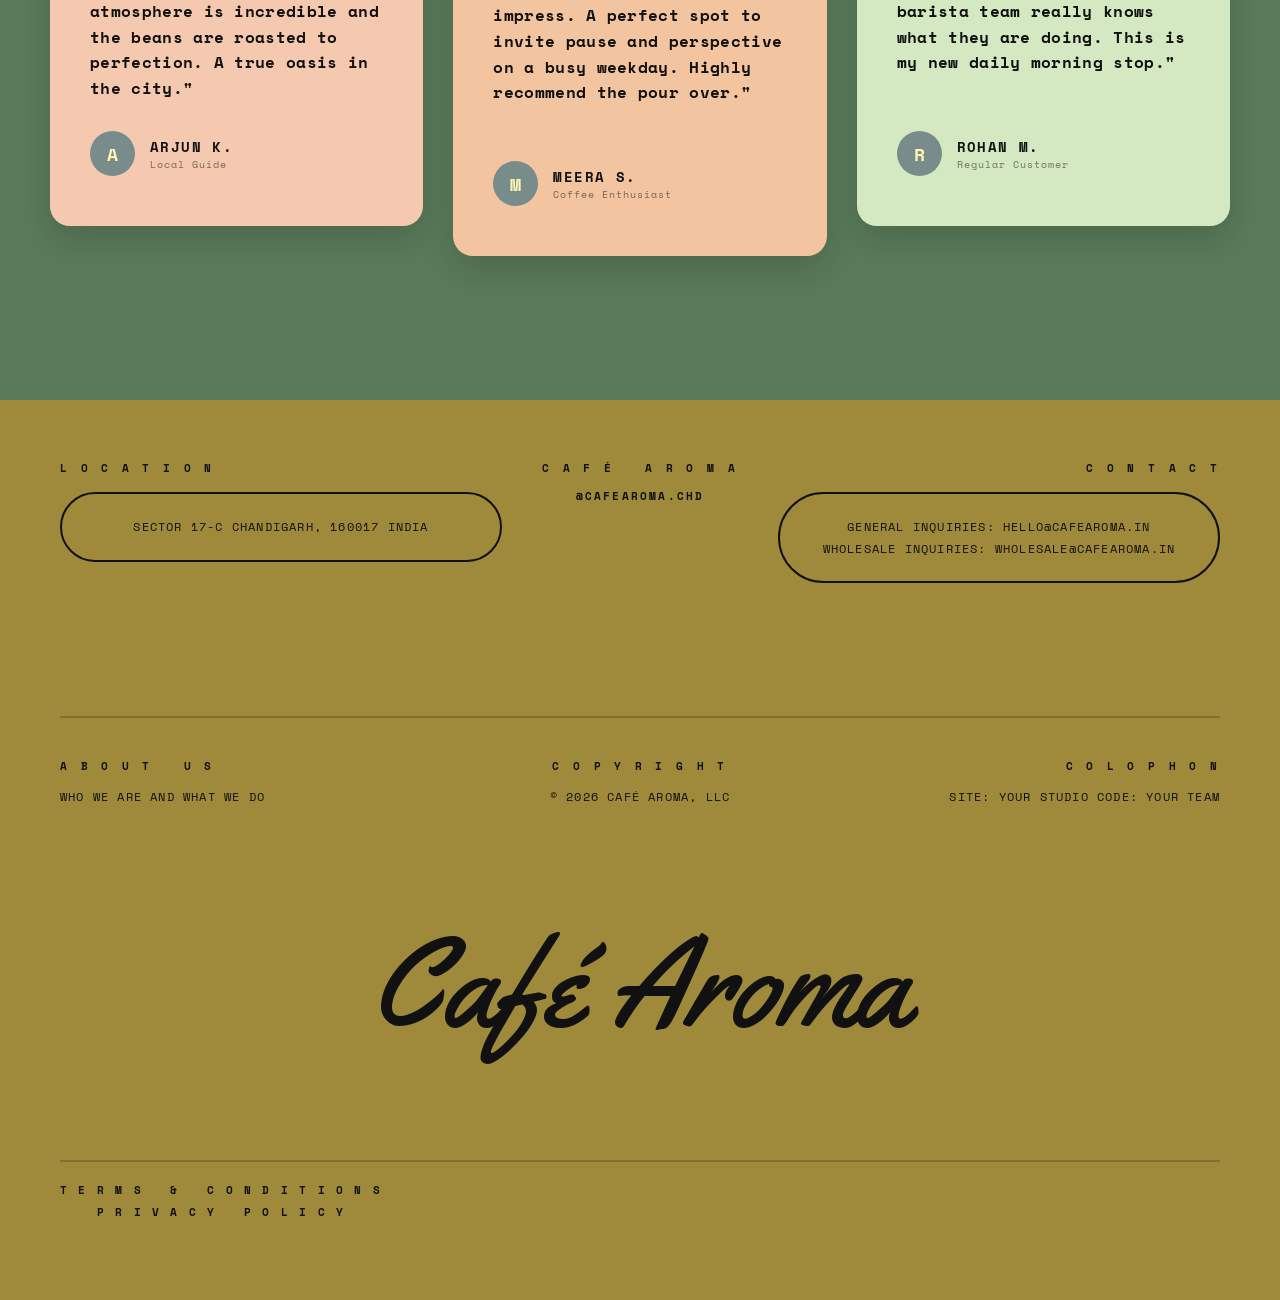
==== commit db232d18: "Optimize contrast, transparent scroll navbar, premium colors, headers, and fix cart text color" ====
--- a/index.html
+++ b/index.html
@@ -9,22 +9,23 @@
   <!-- Google Fonts: load Yellowtail (brush script) and Space Mono (typewriter) -->
   <link rel="preconnect" href="https://fonts.googleapis.com" />
   <link rel="preconnect" href="https://fonts.gstatic.com" crossorigin />
-  <link href="https://fonts.googleapis.com/css2?family=Yellowtail&family=Space+Mono:wght@400;700&display=swap" rel="stylesheet" />
+  <link href="https://fonts.googleapis.com/css2?family=Yellowtail&family=Space+Mono:wght@400;700&display=swap"
+    rel="stylesheet" />
 
   <!--
     CSS FILES — one file per section (easier to find and edit!)
     Each file ONLY contains styles for its own section.
   -->
-  <link rel="stylesheet" href="css/navbar.css" />      <!-- Navigation bar -->
-  <link rel="stylesheet" href="css/hero.css" />        <!-- Hero + Ticker -->
-  <link rel="stylesheet" href="css/about.css" />       <!-- About Us section -->
-  <link rel="stylesheet" href="css/locations.css" />   <!-- Locations section -->
-  <link rel="stylesheet" href="css/reviews.css" />     <!-- Reviews section -->
-  <link rel="stylesheet" href="css/footer.css" />      <!-- Footer -->
+  <link rel="stylesheet" href="css/navbar.css" /> <!-- Navigation bar -->
+  <link rel="stylesheet" href="css/hero.css" /> <!-- Hero + Ticker -->
+  <link rel="stylesheet" href="css/about.css" /> <!-- About Us section -->
+  <link rel="stylesheet" href="css/locations.css" /> <!-- Locations section -->
+  <link rel="stylesheet" href="css/reviews.css" /> <!-- Reviews section -->
+  <link rel="stylesheet" href="css/footer.css" /> <!-- Footer -->
 </head>
 
 
-<body>
+<body class="dark-bg">
 
   <!-- NAVIGATION -->
   <nav>
@@ -37,7 +38,8 @@
       <a class="pill hamburger-only" href="cart.html">C A R T</a>
     </div>
     <a class="pill desktop-cart" href="cart.html">C A R T</a>
-    <button class="hamburger-btn" onclick="document.getElementById('mobile-menu').classList.toggle('menu-open')">☰</button>
+    <button class="hamburger-btn"
+      onclick="document.getElementById('mobile-menu').classList.toggle('menu-open')">☰</button>
   </nav>
 
   <!-- MIDDLE SECTION (3D Cup & Big Text) -->
@@ -141,7 +143,8 @@
     <div class="reviews-grid">
       <div class="review-card">
         <div class="review-stars">★★★★★</div>
-        <p class="review-text">"The best cup of coffee in Chandigarh, hands down. The atmosphere is incredible and the beans are roasted to perfection. A true oasis in the city."</p>
+        <p class="review-text">"The best cup of coffee in Chandigarh, hands down. The atmosphere is incredible and the
+          beans are roasted to perfection. A true oasis in the city."</p>
         <div class="review-author">
           <div class="author-avatar">A</div>
           <div class="author-info">
@@ -152,7 +155,8 @@
       </div>
       <div class="review-card">
         <div class="review-stars">★★★★★</div>
-        <p class="review-text">"Café Aroma never fails to impress. A perfect spot to invite pause and perspective on a busy weekday. Highly recommend the pour over."</p>
+        <p class="review-text">"Café Aroma never fails to impress. A perfect spot to invite pause and perspective on a
+          busy weekday. Highly recommend the pour over."</p>
         <div class="review-author">
           <div class="author-avatar">M</div>
           <div class="author-info">
@@ -163,7 +167,8 @@
       </div>
       <div class="review-card">
         <div class="review-stars">★★★★★</div>
-        <p class="review-text">"Incredible aesthetic and even better coffee. The barista team really knows what they are doing. This is my new daily morning stop."</p>
+        <p class="review-text">"Incredible aesthetic and even better coffee. The barista team really knows what they are
+          doing. This is my new daily morning stop."</p>
         <div class="review-author">
           <div class="author-avatar">R</div>
           <div class="author-info">
@@ -210,8 +215,8 @@
         <span class="footer-label">L O C A T I O N</span>
         <div class="footer-oval">
           <p class="footer-text">SECTOR 17-C
-CHANDIGARH, 160017
-INDIA</p>
+            CHANDIGARH, 160017
+            INDIA</p>
         </div>
       </div>
 
@@ -226,10 +231,10 @@
         <span class="footer-label">C O N T A C T</span>
         <div class="footer-oval">
           <p class="footer-text">GENERAL INQUIRIES:
-HELLO@CAFEAROMA.IN
-
-WHOLESALE INQUIRIES:
-WHOLESALE@CAFEAROMA.IN</p>
+            HELLO@CAFEAROMA.IN
+
+            WHOLESALE INQUIRIES:
+            WHOLESALE@CAFEAROMA.IN</p>
         </div>
       </div>
 
@@ -240,7 +245,7 @@
       <div class="footer-mid-col">
         <span class="footer-label">A B O U T &nbsp; U S</span>
         <p class="footer-text" style="text-align:left;">WHO WE ARE AND
-WHAT WE DO</p>
+          WHAT WE DO</p>
       </div>
       <div class="footer-mid-col center">
         <span class="footer-label">C O P Y R I G H T</span>
@@ -249,7 +254,7 @@
       <div class="footer-mid-col right">
         <span class="footer-label">C O L O P H O N</span>
         <p class="footer-text">SITE: YOUR STUDIO
-CODE: YOUR TEAM</p>
+          CODE: YOUR TEAM</p>
       </div>
     </div>
 
@@ -266,6 +271,8 @@
 
   </footer>
 
+  <!-- Shopping Cart Logic and Navbar Scroll Handling -->
+  <script src="js/cart.js"></script>
 </body>
 
 </html>
--- a/css/navbar.css
+++ b/css/navbar.css
@@ -42,22 +42,22 @@
 /* Style for every navigation link (HOME, MENU, REWARDS, etc.) */
 .pill {
   background-color: transparent; /* no background */
-  color: #111;                   /* dark text */
+  color: #000;                   /* absolute black text */
   font-family: 'Space Mono', monospace; /* typewriter font */
-  font-size: 11px;               /* small text */
+  font-size: 16px;               /* increased from 13px */
   font-weight: 700;              /* bold */
-  letter-spacing: 0.25em;        /* extra spacing between letters */
-  padding: 10px 16px;            /* inside spacing (top/bottom, left/right) */
+  letter-spacing: 0.2em;        /* slightly tighter for a more solid look */
+  padding: 8px 16px;            /* inside spacing */
   text-decoration: none;         /* removes underline from link */
-  transition: color 0.2s, opacity 0.2s, transform 0.2s; /* smooth hover animation */
-  opacity: 1;                    /* fully visible/dark text */
+  border-bottom: 2px solid transparent; /* transparent border to prevent layout shifts */
+  transition: all 0.2s ease;     /* smooth transition for all properties */
 }
 
 /* When mouse hovers over any pill link */
 .pill:hover {
-  opacity: 1;    /* fully visible */
-  color: #111;   /* same dark color */
+  color: #000;   /* absolute black color */
   transform: translateY(-2px); /* slight lift on hover to show interaction */
+  border-bottom: 2px solid #000; /* bold underline effect on hover */
 }
 
 /* ── HAMBURGER MENU BUTTON ── */
@@ -131,3 +131,57 @@
     display: none !important;
   }
 }
+
+/* ── NAVBAR SCROLL GLASSMORPHISM EFFECT ── */
+nav.nav-scrolled {
+  background-color: transparent !important;
+  backdrop-filter: none !important;
+  -webkit-backdrop-filter: none !important;
+  box-shadow: none !important;
+}
+
+/* ── DYNAMIC BACKGROUND INHERITED STYLES ── */
+nav.nav-theme-dark .pill {
+  color: #fff;
+}
+
+nav.nav-theme-dark .pill:hover {
+  color: #fff;
+  border-bottom-color: #fff;
+}
+
+nav.nav-theme-dark .hamburger-btn {
+  color: #fff;
+}
+
+nav.nav-theme-dark .mobile-home-btn {
+  border-color: rgba(255, 255, 255, 0.3);
+}
+
+
+nav.nav-theme-light .pill {
+  color: #111;
+}
+
+nav.nav-theme-light .pill:hover {
+  color: #111;
+  border-bottom-color: #111;
+}
+
+nav.nav-theme-light .hamburger-btn {
+  color: #111;
+}
+
+nav.nav-theme-light .mobile-home-btn {
+  border-color: rgba(0, 0, 0, 0.3);
+}
+
+
+/* On mobile menu overlay, make sure pills are always dark */
+@media (max-width: 768px) {
+  .nav-center.menu-open .pill {
+    color: #111 !important;
+  }
+}
+
+
--- a/css/hero.css
+++ b/css/hero.css
@@ -37,7 +37,7 @@
 /* The huge "Café Aroma" brush-script title */
 .hero-title {
   font-family: 'Yellowtail', cursive; /* thick brush script font */
-  font-size: clamp(96px, 20vw, 260px); /* clamp(min, ideal, max): scales with screen */
+  font-size: clamp(96px, 16vw, 240px); /* clamp(min, ideal, max): scales with screen */
   line-height: 0.9;                    /* tighter line spacing for large text */
   color: #111;                         /* near-black */
   text-align: center;                  /* centred */
@@ -45,11 +45,29 @@
   text-shadow: 4px 4px 6px rgba(0,0,0,0.25); /* soft shadow to pop from 3D */
   position: relative;                  /* needed so z-index works */
   z-index: 1;                          /* layer 1: sits BEHIND the 3D canvas */
-}
-
-/* Makes each word of the title appear on its own line */
+  
+  /* Flex layout to split Café and Aroma horizontally to frame the cup */
+  display: flex;
+  justify-content: center;
+  align-items: center;
+  gap: clamp(110px, 16vw, 210px); /* tighter space in the middle to bring words close to the cup */
+  width: 100%;
+}
+
+/* Makes each word of the title appear side-by-side */
 .t-line {
-  display: block; /* block elements always start on a new line */
+  display: inline-block; /* allows horizontal alignment within flex layout */
+  transition: transform 0.3s ease;
+}
+
+/* Café (left) - shifted UP and rotated slightly to frame the cup closely */
+.t-line:first-child {
+  transform: translateY(-95px) translateX(95px) rotate(-3deg);
+}
+
+/* Aroma (right) - shifted DOWN and rotated slightly to frame the cup closely */
+.t-line:last-child {
+  transform: translateY(95px) translateX(25px) rotate(1deg);
 }
 
 /* The small subtitle under the title */
@@ -58,9 +76,13 @@
   font-size: 10px;                      /* very small text */
   letter-spacing: 0.28em;               /* very wide letter spacing */
   color: #111;
-  margin-top: 6px;    /* tiny gap above */
-  position: relative; /* needed so z-index works */
-  z-index: 1;         /* layer 1: behind the 3D canvas */
+  position: absolute;
+  bottom: 120px;       /* brought down below the cup, above the scroll arrow */
+  left: 50%;
+  transform: translateX(-50%);
+  z-index: 10;         /* in front of 3D canvas for visibility */
+  text-align: center;
+  white-space: nowrap;
 }
 
 /* ── FLOATING MENU BUTTON (bottom-right corner of hero) ── */
@@ -166,9 +188,10 @@
 @media (max-width: 768px) {
   /* Move title UP so it sits nicely below the navbar */
   .hero-title {
-    font-size: 70px;
+    font-size: clamp(48px, 12vw, 70px);
     margin-top: 40px; 
     z-index: 10; /* Put the text ON TOP just in case it overlaps the cup */
+    gap: clamp(30px, 8vw, 60px);
   }
   
   .hero-sub {
@@ -176,8 +199,20 @@
     letter-spacing: 0.2em;
     max-width: 90%;
     text-align: center;
-    margin: 10px auto 0;
+    position: absolute;
+    bottom: 95px; /* adjusted to sit nicely on mobile screens */
+    left: 50%;
+    transform: translateX(-50%);
     z-index: 10;
+    margin: 0;
+  }
+
+  /* Staggered transformations for title lines on mobile */
+  .t-line:first-child {
+    transform: translateY(-40px) translateX(45px) rotate(-3deg);
+  }
+  .t-line:last-child {
+    transform: translateY(40px) translateX(25px) rotate(1deg);
   }
   
   /* Push the 3D canvas DOWN into the bottom half of the screen */
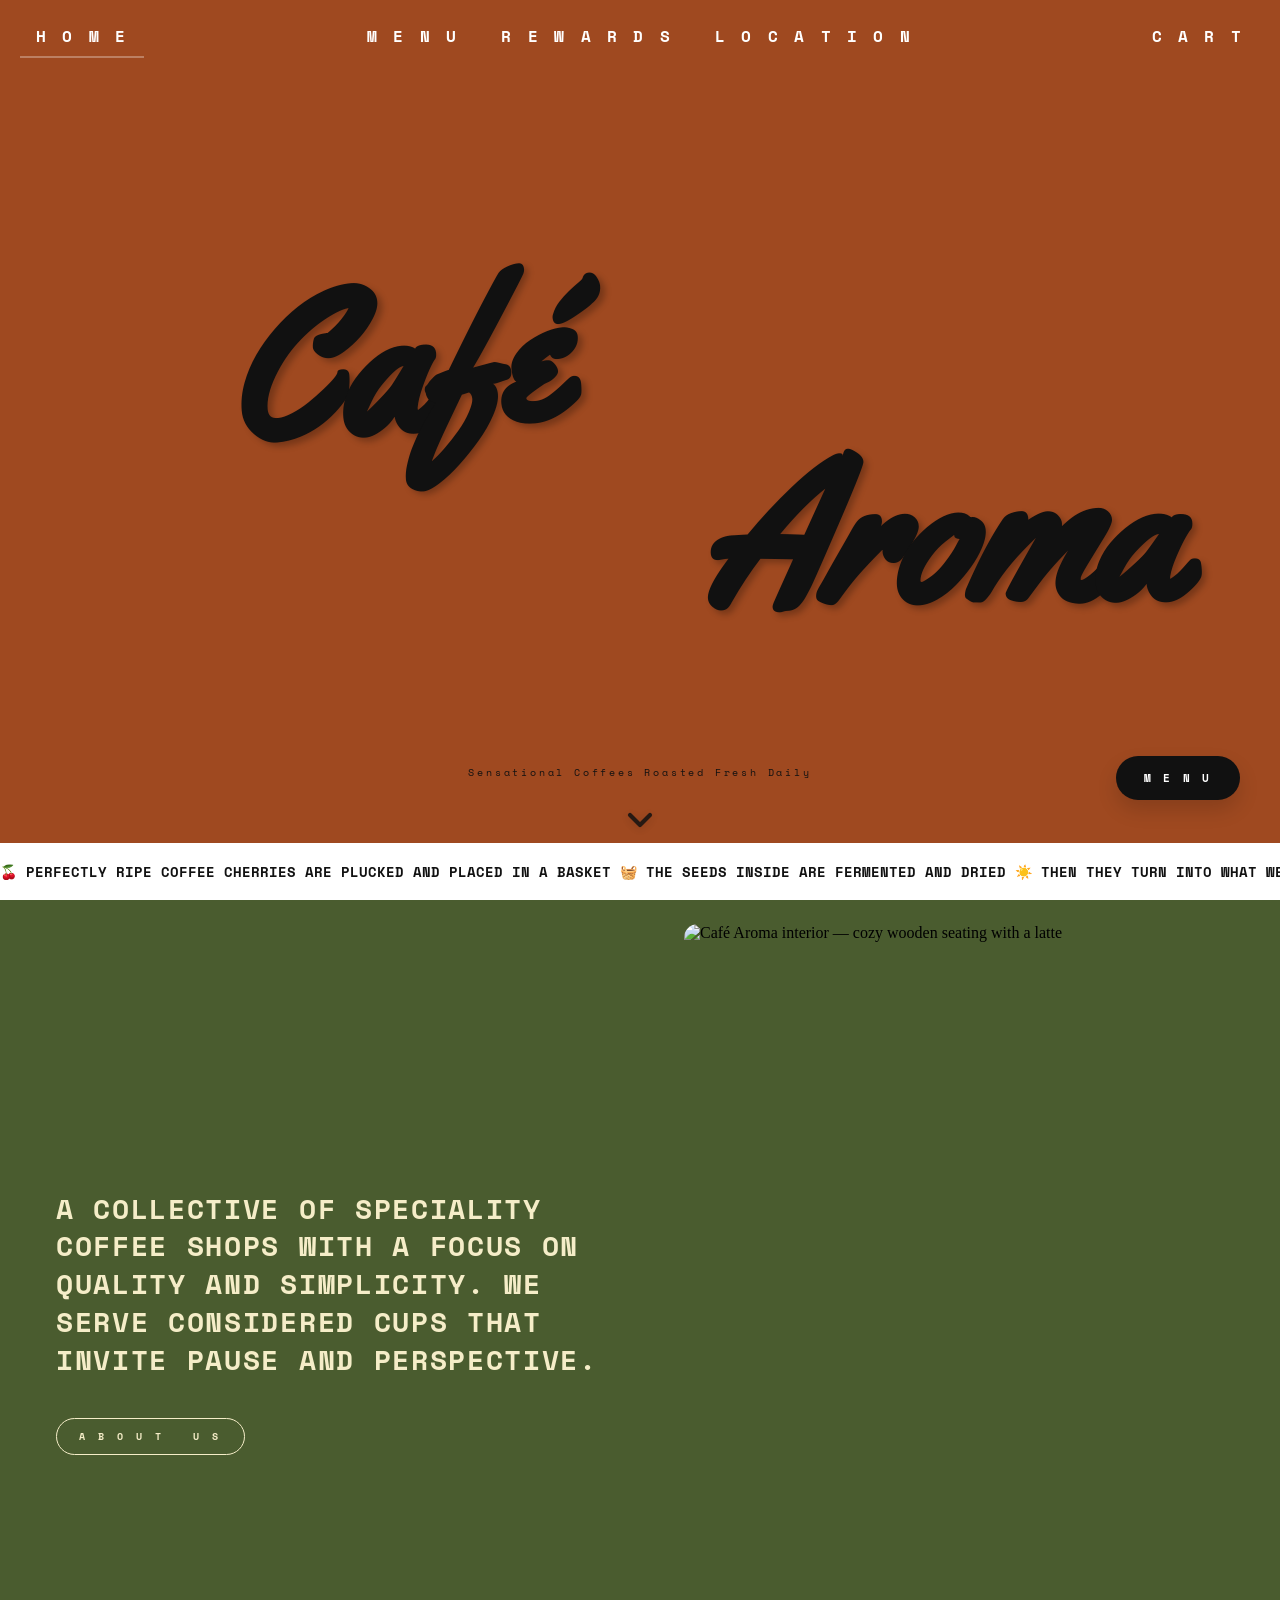
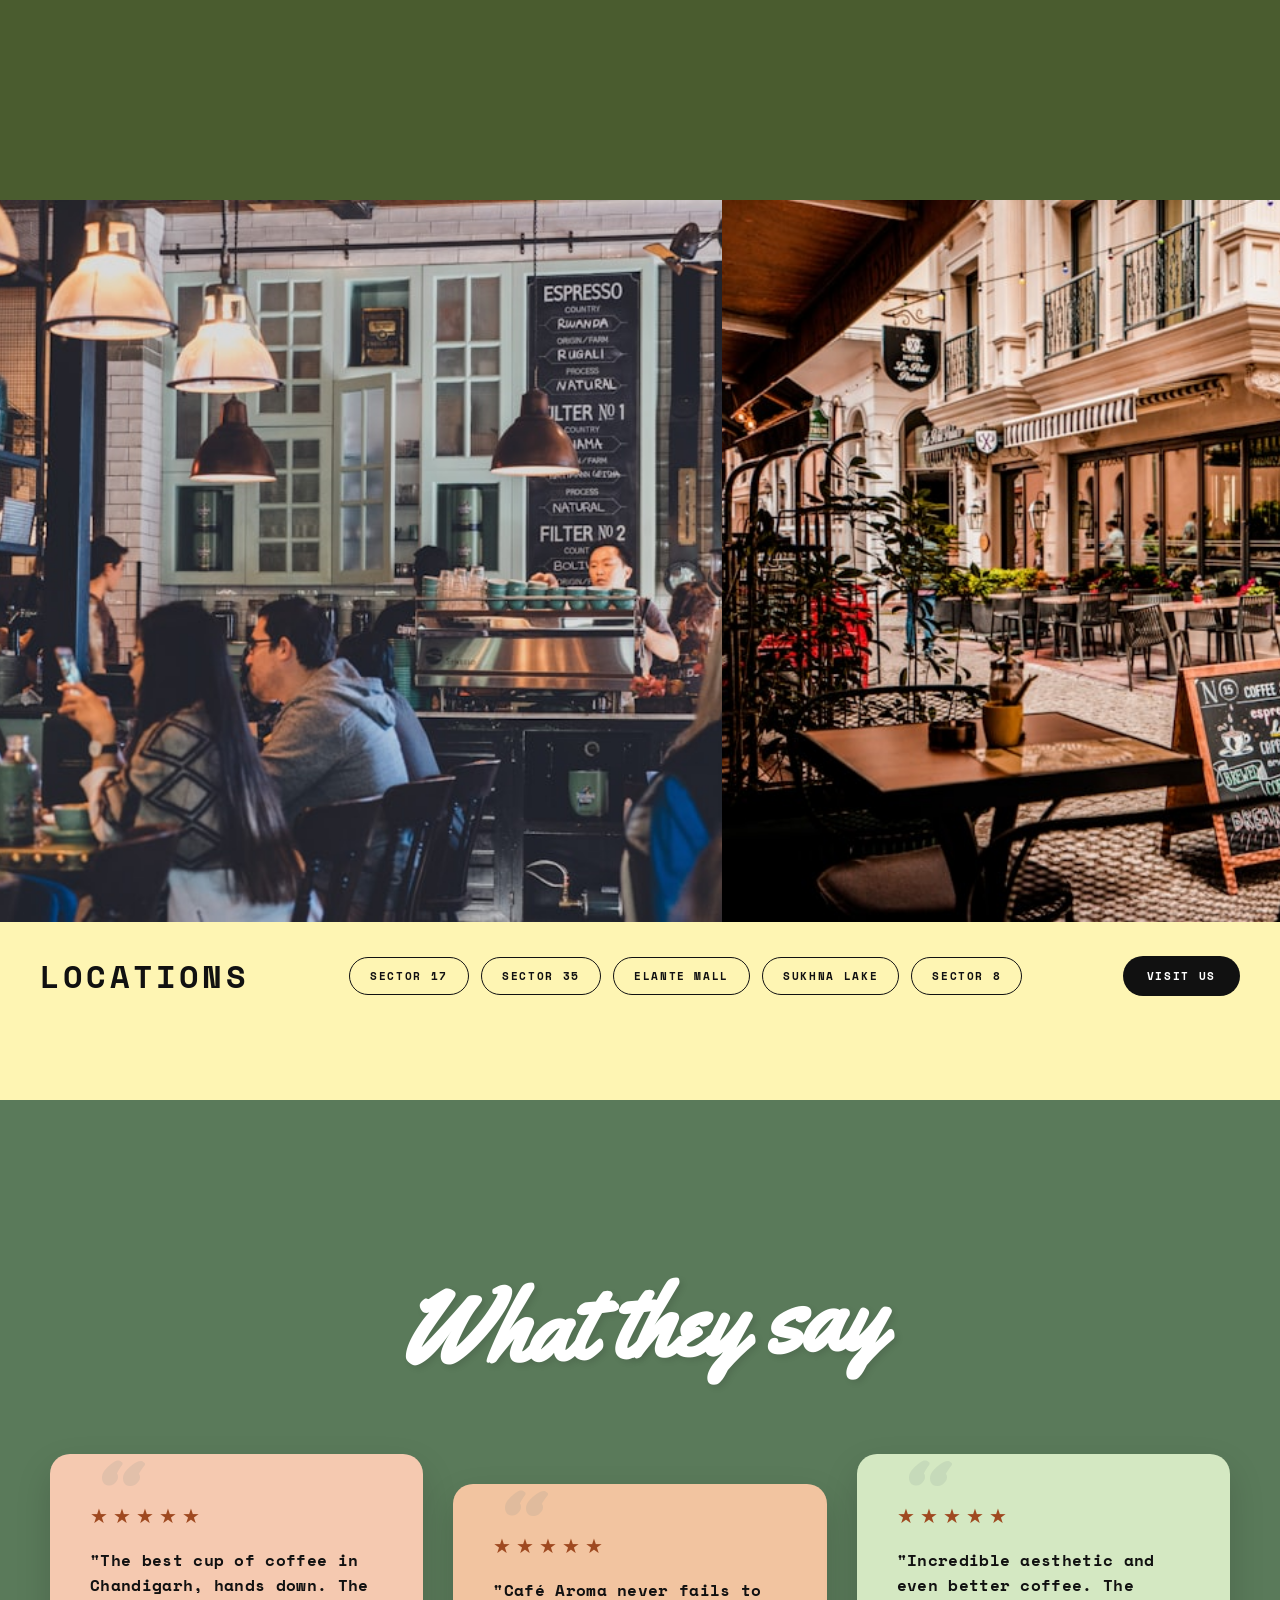
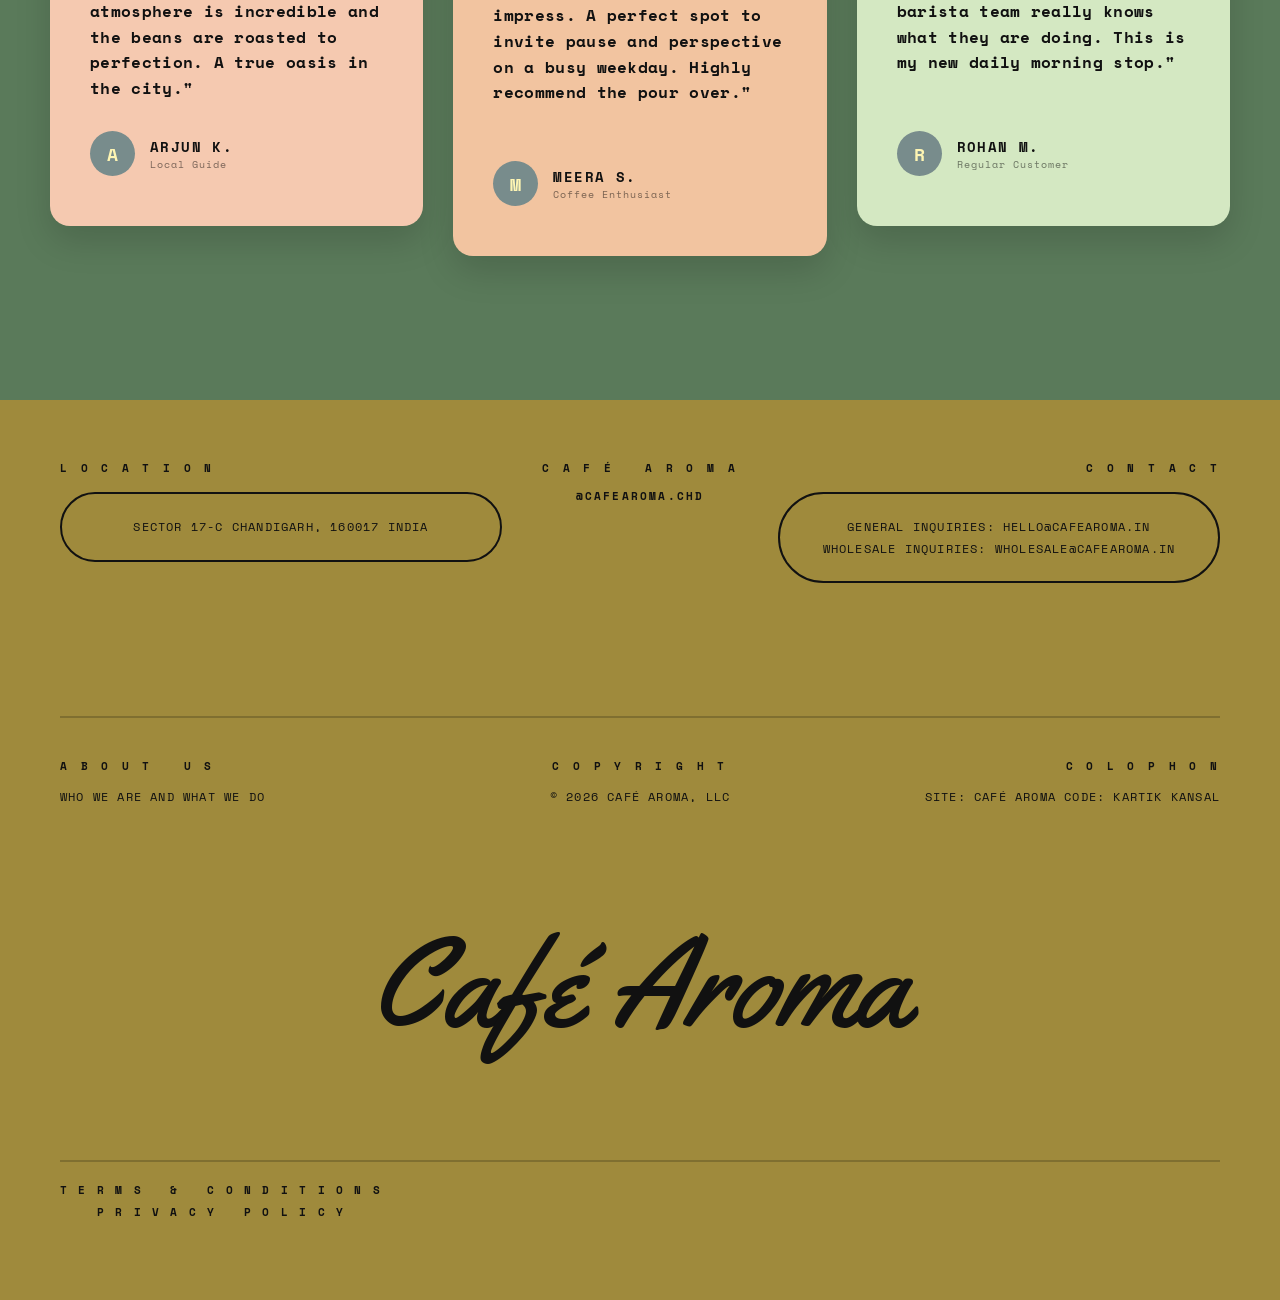
==== commit 341438f2: "Comprehensive fixes: renamed images, connected Favourites and Cart to localStorage, added SEO meta t" ====
--- a/index.html
+++ b/index.html
@@ -4,7 +4,9 @@
 <head>
   <meta charset="UTF-8" />
   <meta name="viewport" content="width=device-width, initial-scale=1.0" />
-  <title>Café Aroma — Sensational Coffees Roasted in Troy, NY</title>
+  <meta name="description" content="Café Aroma — Specialty coffee shops across Chandigarh. Fresh-roasted beans, handcrafted drinks, and a warm community atmosphere." />
+  <meta name="theme-color" content="#1a1a1a" />
+  <title>Café Aroma — Specialty Coffee in Chandigarh</title>
 
   <!-- Google Fonts: load Yellowtail (brush script) and Space Mono (typewriter) -->
   <link rel="preconnect" href="https://fonts.googleapis.com" />
@@ -38,7 +40,7 @@
       <a class="pill hamburger-only" href="cart.html">C A R T</a>
     </div>
     <a class="pill desktop-cart" href="cart.html">C A R T</a>
-    <button class="hamburger-btn"
+    <button class="hamburger-btn" aria-label="Toggle menu"
       onclick="document.getElementById('mobile-menu').classList.toggle('menu-open')">☰</button>
   </nav>
 
@@ -253,8 +255,8 @@
       </div>
       <div class="footer-mid-col right">
         <span class="footer-label">C O L O P H O N</span>
-        <p class="footer-text">SITE: YOUR STUDIO
-          CODE: YOUR TEAM</p>
+        <p class="footer-text">SITE: CAFÉ AROMA
+          CODE: KARTIK KANSAL</p>
       </div>
     </div>
 
--- a/css/hero.css
+++ b/css/hero.css
@@ -5,6 +5,11 @@
    ============================================================ */
 
 /* The page background colour — burnt orange/terracotta */
+html, body {
+  overflow-x: hidden;
+  width: 100%;
+}
+
 body {
   background-color: #9f4920; /* deep terracotta orange */
   min-height: 100vh;          /* at least full screen tall */
@@ -165,7 +170,7 @@
 /* The moving inner container (like a conveyor belt) */
 .ticker-track {
   display: flex;                              /* side-by-side text segments */
-  animation: ticker-scroll 38s linear infinite; /* scroll continuously */
+  animation: ticker-scroll 30s linear infinite; /* scroll continuously */
 }
 
 /* Each repeated chunk of text in the ticker */
@@ -189,9 +194,11 @@
   /* Move title UP so it sits nicely below the navbar */
   .hero-title {
     font-size: clamp(48px, 12vw, 70px);
-    margin-top: 40px; 
+    margin-top: 60px; 
     z-index: 10; /* Put the text ON TOP just in case it overlaps the cup */
-    gap: clamp(30px, 8vw, 60px);
+    flex-direction: column;
+    gap: 10px;
+    width: 100%;
   }
   
   .hero-sub {
@@ -209,15 +216,15 @@
 
   /* Staggered transformations for title lines on mobile */
   .t-line:first-child {
-    transform: translateY(-40px) translateX(45px) rotate(-3deg);
+    transform: translateY(-10px) rotate(-3deg);
   }
   .t-line:last-child {
-    transform: translateY(40px) translateX(25px) rotate(1deg);
+    transform: translateY(10px) rotate(1deg);
   }
   
   /* Push the 3D canvas DOWN into the bottom half of the screen */
   #canvas3d {
-    width: 100vw;
+    width: 100%;
     height: 60vh;
     top: auto;          /* Remove top anchoring */
     bottom: 90px;       /* Anchor it above the ticker and menu button */
--- a/css/locations.css
+++ b/css/locations.css
@@ -143,6 +143,15 @@
 
 /* ── RESPONSIVE DESIGN (Syllabus: Media Queries) ── */
 @media (max-width: 768px) {
+  .locations {
+    height: auto;
+  }
+  
+  .locations-photos {
+    height: 300px;
+    flex: none;
+  }
+
   .locations-bottom {
     flex-direction: column;
     gap: 24px;
--- a/css/reviews.css
+++ b/css/reviews.css
@@ -154,3 +154,43 @@
   color: rgba(0,0,0,0.5); /* semi-transparent for a lighter look */
   letter-spacing: 0.1em;
 }
+
+/* ── RESPONSIVE DESIGN (Syllabus: Media Queries) ── */
+@media (max-width: 768px) {
+  .reviews {
+    padding: 80px 20px 100px 20px; /* reduced horizontal padding, bottom room for ticker */
+  }
+
+  .reviews-header {
+    margin-bottom: 40px;
+  }
+
+  .reviews-title {
+    font-size: clamp(40px, 10vw, 60px);
+  }
+
+  .reviews-grid {
+    gap: 20px;
+  }
+
+  .review-card {
+    flex: none;
+    width: 100%;
+    max-width: 100%;
+    padding: 30px 20px;
+  }
+
+  /* Reset staggered vertical translation */
+  .review-card:nth-child(2) {
+    transform: none;
+  }
+
+  /* Adjust hover animations on mobile touch screens */
+  .review-card:hover {
+    transform: translateY(-5px) scale(1.01);
+  }
+  .review-card:nth-child(2):hover {
+    transform: translateY(-5px) scale(1.01);
+  }
+}
+
--- a/css/footer.css
+++ b/css/footer.css
@@ -165,7 +165,12 @@
 /* ── RESPONSIVE DESIGN (Syllabus: Media Queries) ── */
 @media (max-width: 768px) {
   .site-footer {
-    padding: 40px 20px;
+    padding: 40px 20px 90px 20px; /* added bottom padding to clear the fixed ticker */
+  }
+
+  .footer-text {
+    word-wrap: break-word;
+    overflow-wrap: break-word;
   }
   
   .footer-top {
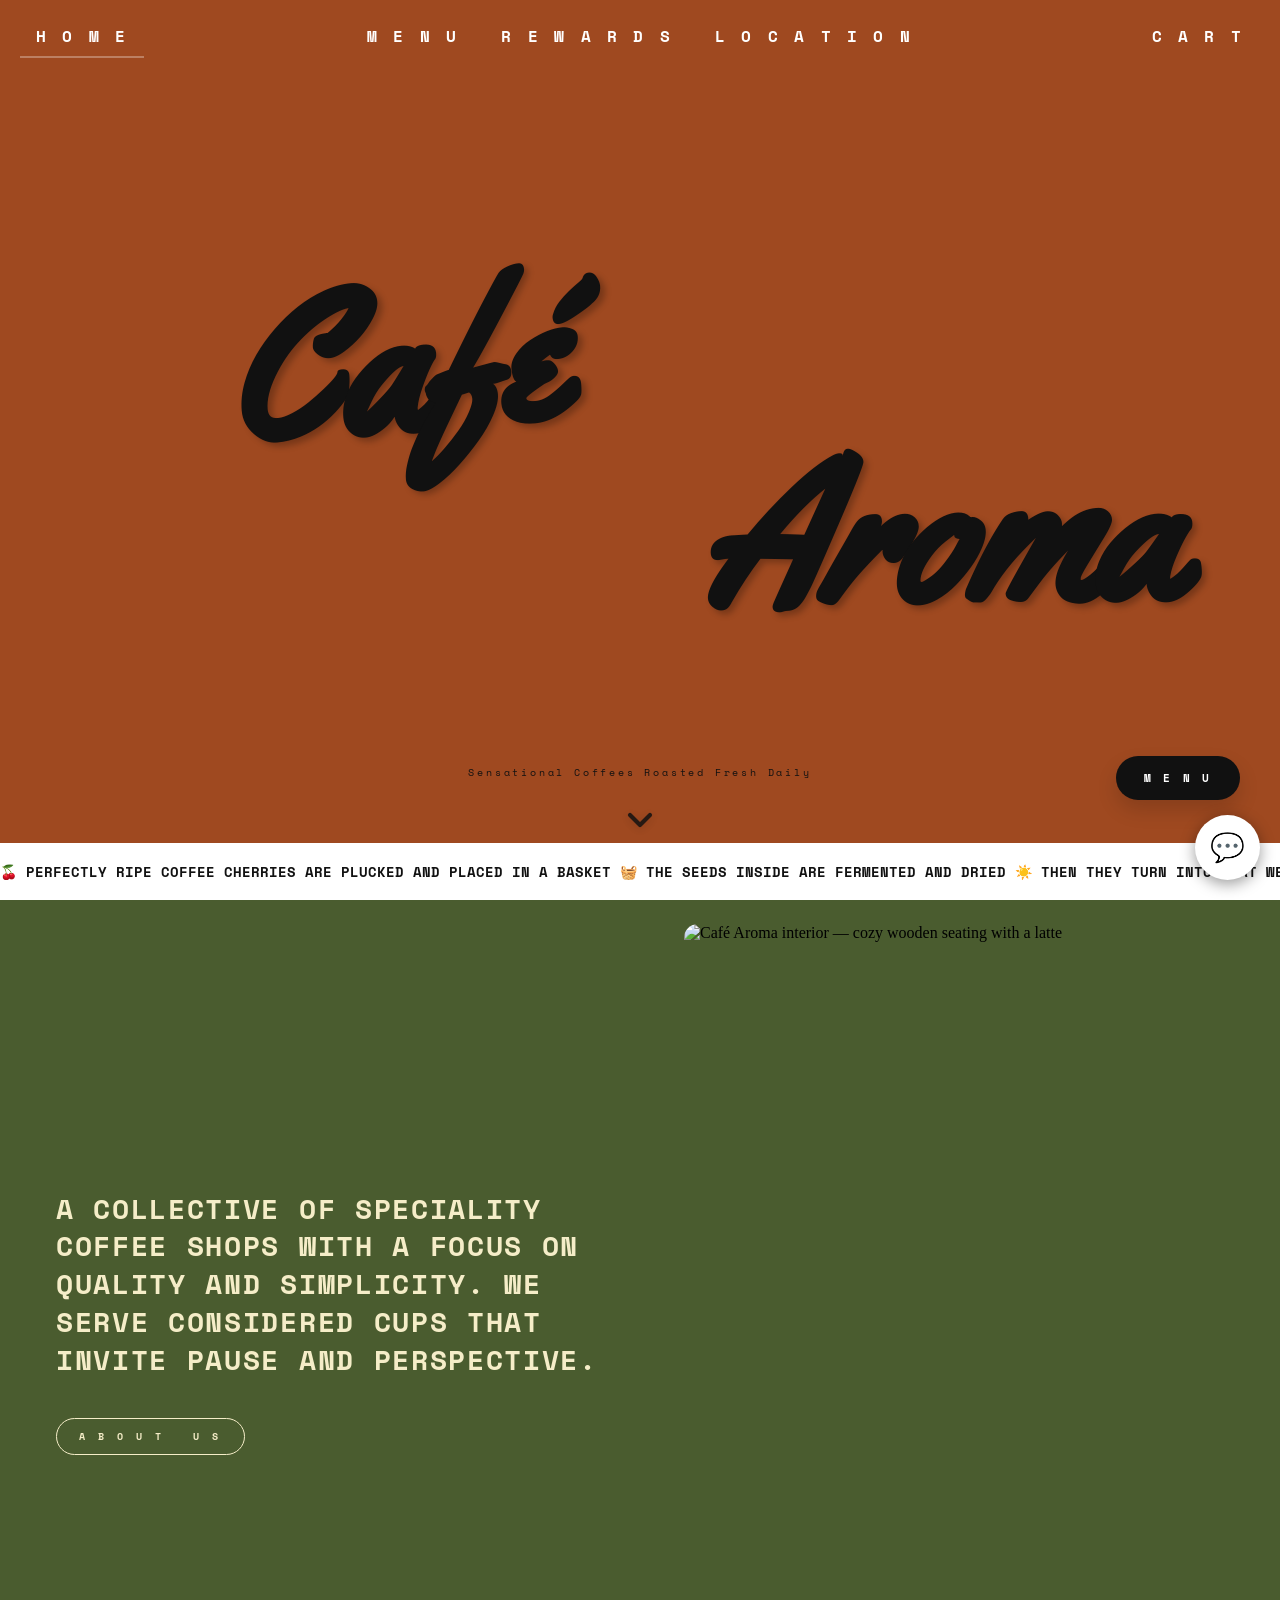
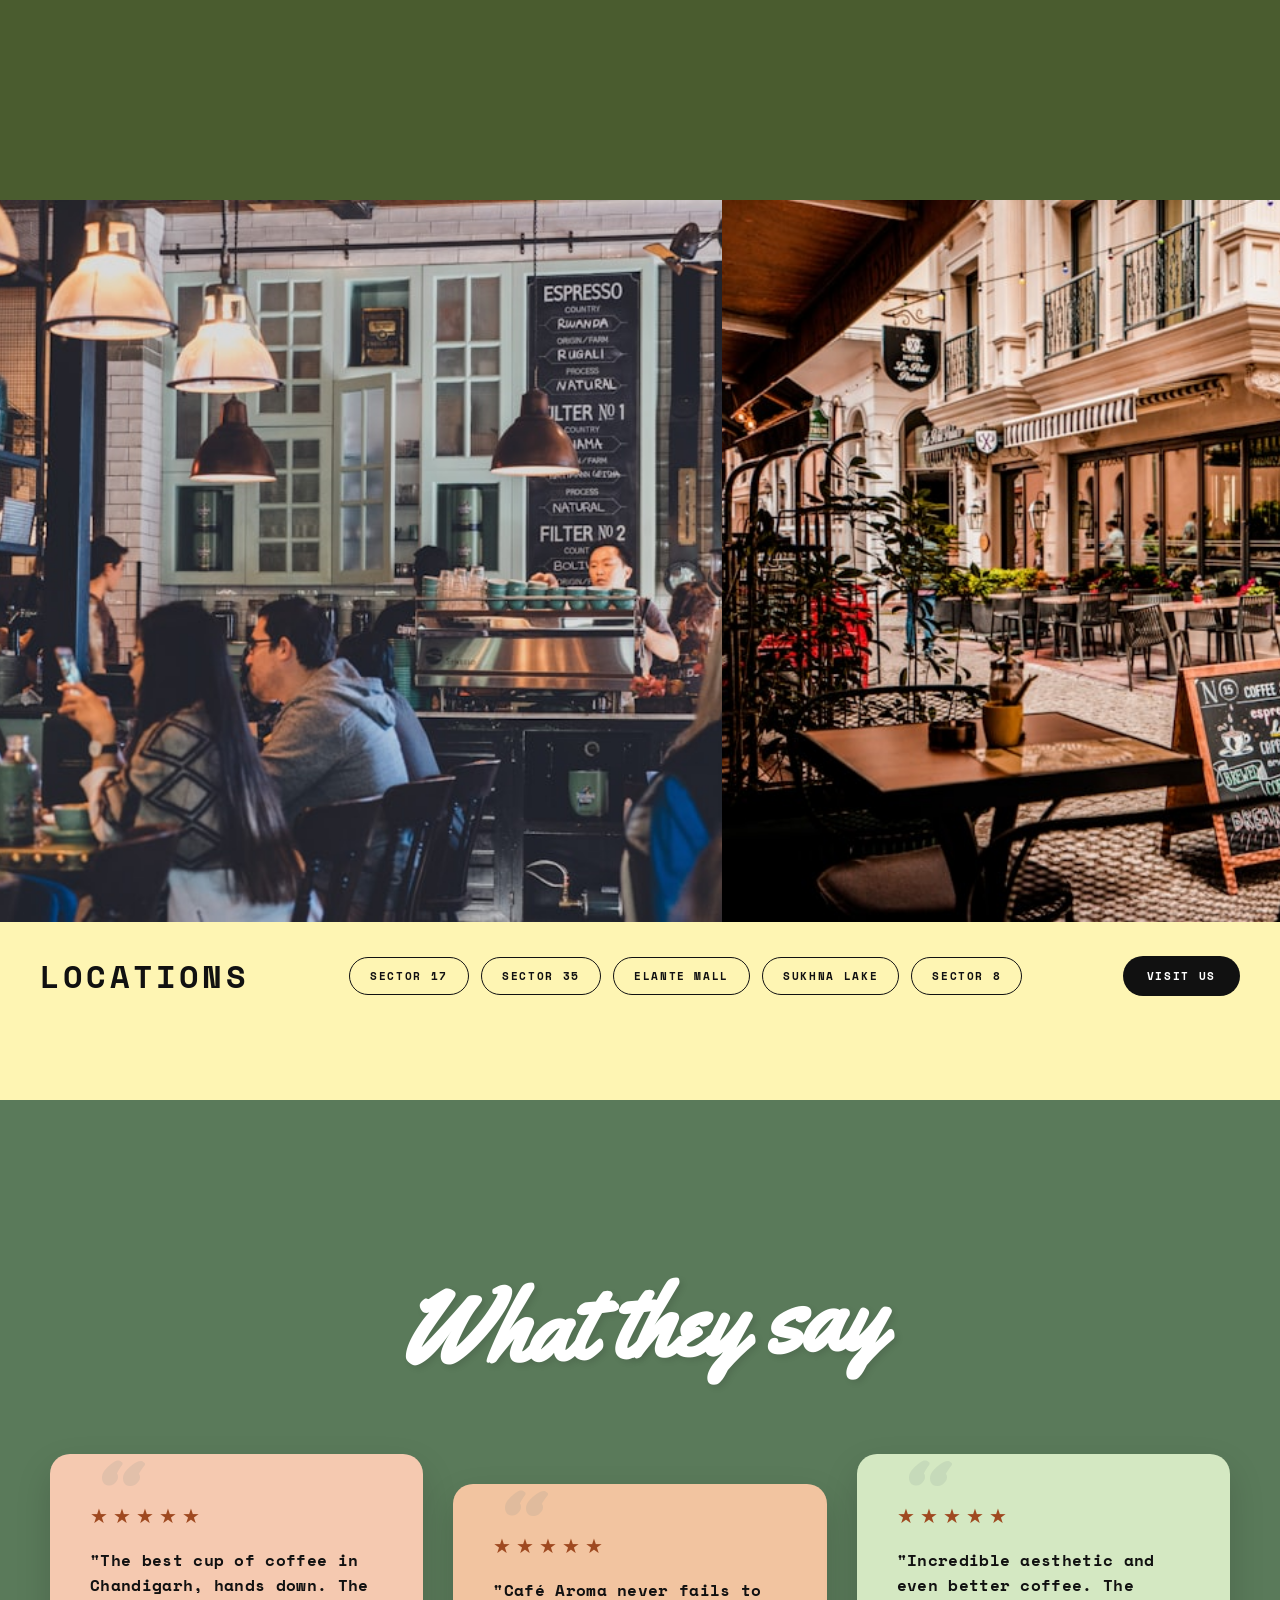
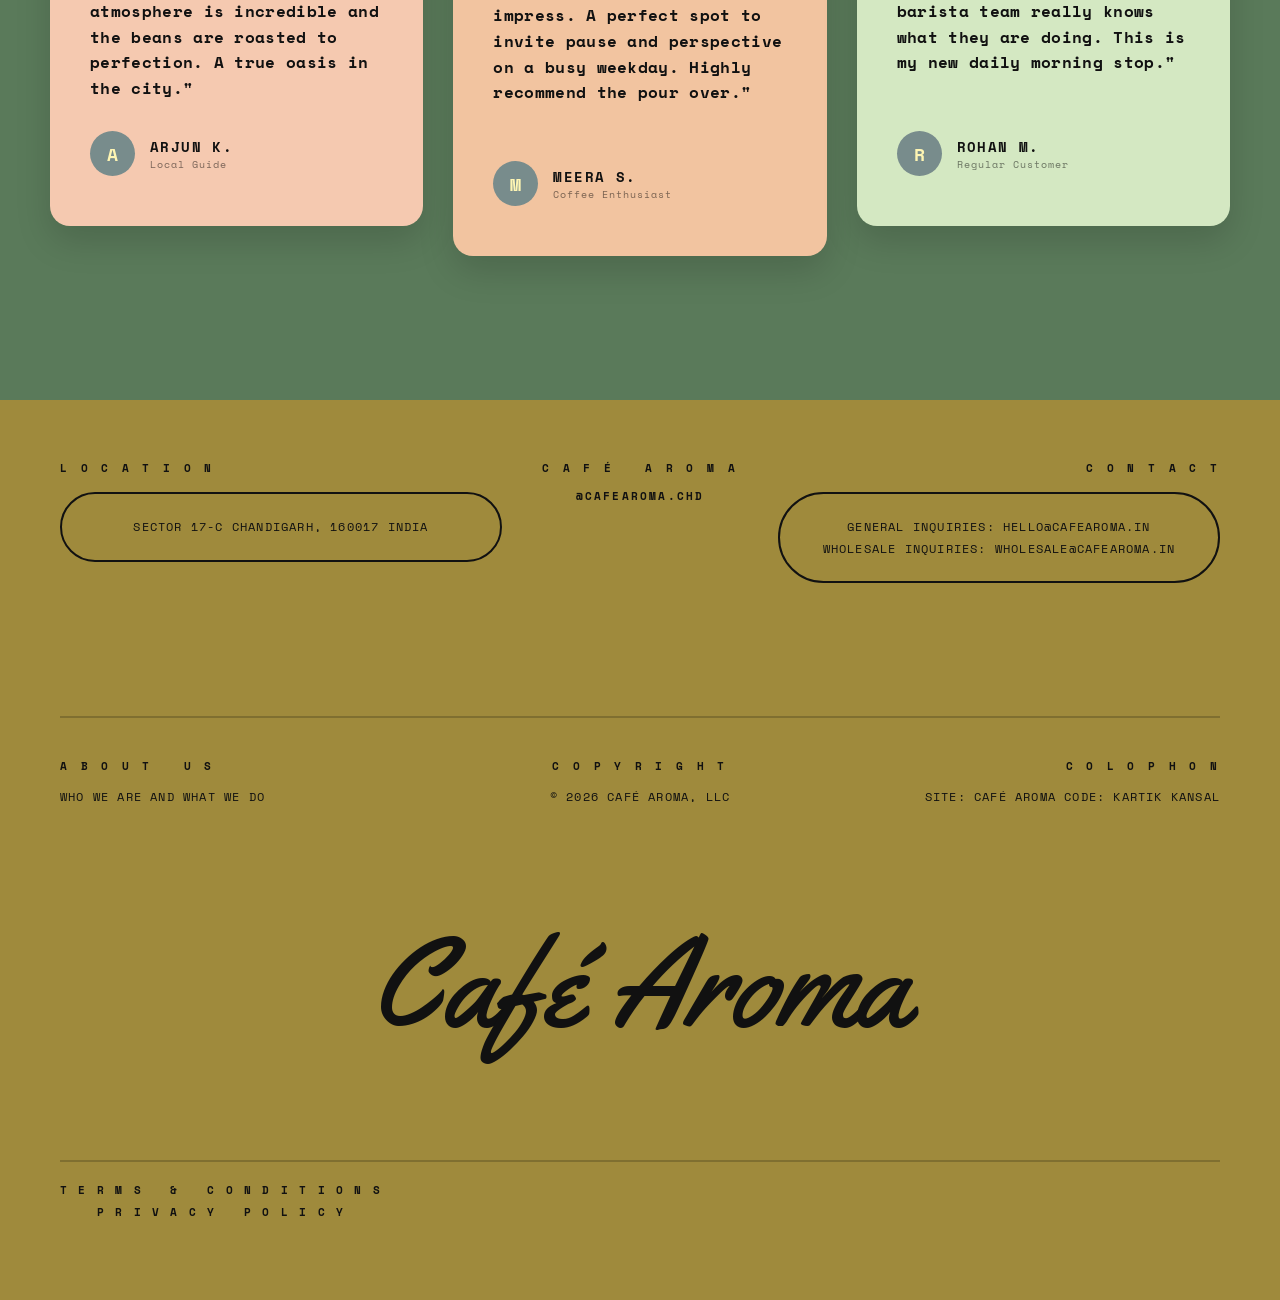
==== commit 48594680: "feat: Add Groq AI recommendation chatbot" ====
--- a/index.html
+++ b/index.html
@@ -275,6 +275,8 @@
 
   <!-- Shopping Cart Logic and Navbar Scroll Handling -->
   <script src="js/cart.js"></script>
+  <!-- Coffee Recommendation Chatbot -->
+  <script src="js/chatbot.js"></script>
 </body>
 
 </html>
